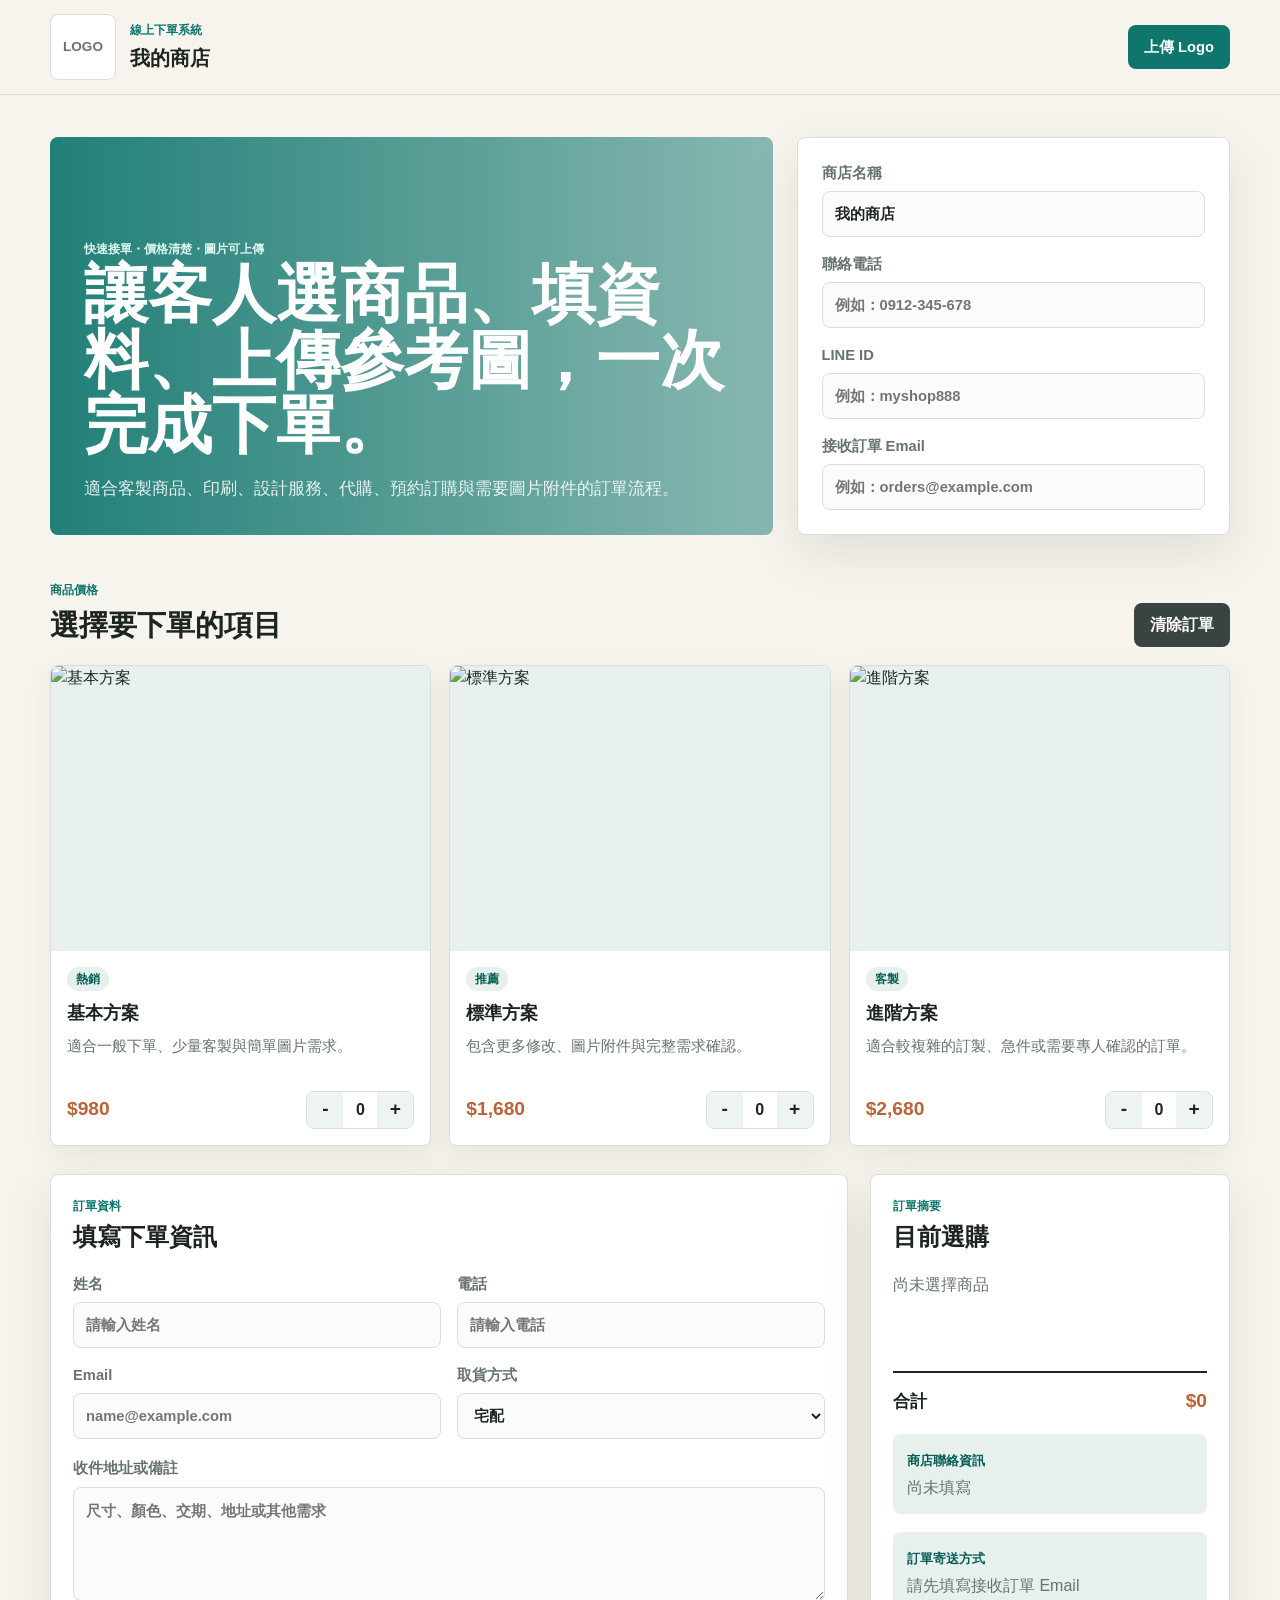
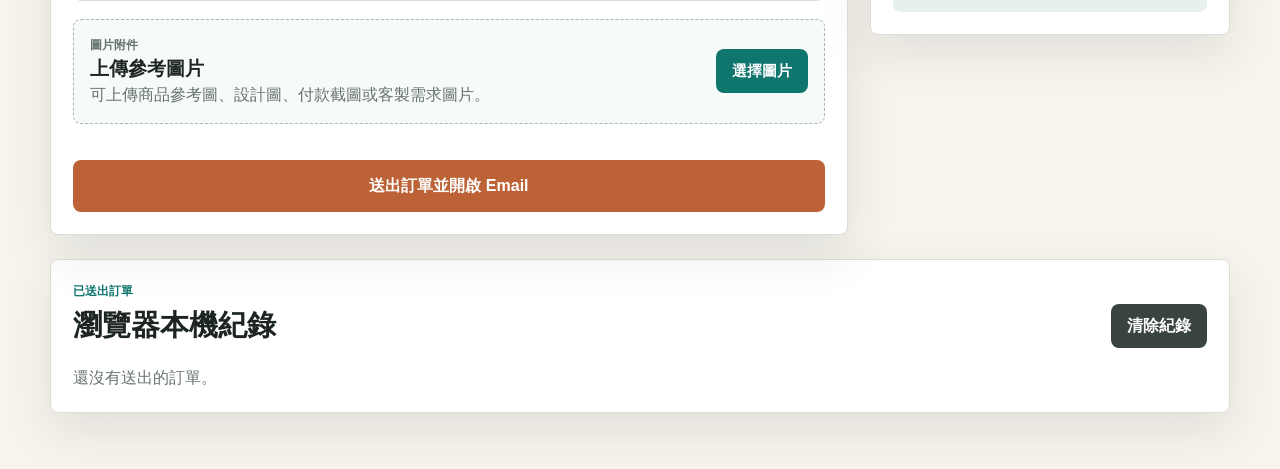
==== index.html @ dbe17a03 "Create order website" ====
<!doctype html>
<html lang="zh-Hant">
  <head>
    <meta charset="utf-8">
    <meta name="viewport" content="width=device-width, initial-scale=1">
    <title>線上下單網站</title>
    <link rel="stylesheet" href="./styles.css">
  </head>
  <body>
    <header class="site-header">
      <div class="brand">
        <div class="logo-frame">
          <img id="siteLogo" alt="網站 Logo 預覽">
          <span id="logoPlaceholder">LOGO</span>
        </div>
        <div>
          <p class="eyebrow">線上下單系統</p>
          <h1 id="shopName">我的商店</h1>
        </div>
      </div>
      <label class="upload-button">
        <input id="logoInput" type="file" accept="image/*">
        上傳 Logo
      </label>
    </header>

    <main>
      <section class="hero">
        <div class="hero-copy">
          <p class="eyebrow">快速接單・價格清楚・圖片可上傳</p>
          <h2>讓客人選商品、填資料、上傳參考圖，一次完成下單。</h2>
          <p>適合客製商品、印刷、設計服務、代購、預約訂購與需要圖片附件的訂單流程。</p>
        </div>
        <form class="shop-settings" id="shopSettings">
          <label>
            商店名稱
            <input id="shopNameInput" type="text" value="我的商店" maxlength="24">
          </label>
          <label>
            聯絡電話
            <input id="phoneInput" type="tel" placeholder="例如：0912-345-678">
          </label>
          <label>
            LINE ID
            <input id="lineInput" type="text" placeholder="例如：myshop888">
          </label>
          <label>
            接收訂單 Email
            <input id="orderEmailInput" type="email" placeholder="例如：orders@example.com">
          </label>
        </form>
      </section>

      <section class="section-heading">
        <div>
          <p class="eyebrow">商品價格</p>
          <h2>選擇要下單的項目</h2>
        </div>
        <button id="resetButton" type="button">清除訂單</button>
      </section>

      <section class="product-grid" id="productGrid" aria-label="商品列表"></section>

      <section class="order-layout">
        <form class="order-form" id="orderForm">
          <div class="form-title">
            <p class="eyebrow">訂單資料</p>
            <h2>填寫下單資訊</h2>
          </div>

          <div class="form-grid">
            <label>
              姓名
              <input name="customerName" type="text" placeholder="請輸入姓名" required>
            </label>
            <label>
              電話
              <input name="customerPhone" type="tel" placeholder="請輸入電話" required>
            </label>
            <label>
              Email
              <input name="customerEmail" type="email" placeholder="name@example.com">
            </label>
            <label>
              取貨方式
              <select name="delivery">
                <option>宅配</option>
                <option>店取</option>
                <option>面交</option>
              </select>
            </label>
          </div>

          <label>
            收件地址或備註
            <textarea name="note" rows="4" placeholder="尺寸、顏色、交期、地址或其他需求"></textarea>
          </label>

          <div class="upload-panel">
            <div>
              <p class="eyebrow">圖片附件</p>
              <h3>上傳參考圖片</h3>
              <p>可上傳商品參考圖、設計圖、付款截圖或客製需求圖片。</p>
            </div>
            <label class="upload-drop">
              <input id="orderImages" type="file" accept="image/*" multiple>
              選擇圖片
            </label>
          </div>
          <div class="image-preview" id="imagePreview"></div>

          <button class="submit-button" type="submit">送出訂單並開啟 Email</button>
        </form>

        <aside class="summary">
          <p class="eyebrow">訂單摘要</p>
          <h2>目前選購</h2>
          <div id="cartItems" class="cart-items"></div>
          <div class="total-row">
            <span>合計</span>
            <strong id="cartTotal">NT$0</strong>
          </div>
          <div class="contact-box">
            <span>商店聯絡資訊</span>
            <p id="contactInfo">尚未填寫</p>
          </div>
          <div class="contact-box">
            <span>訂單寄送方式</span>
            <p id="emailInfo">請先填寫接收訂單 Email</p>
          </div>
        </aside>
      </section>

      <section class="orders">
        <div class="section-heading compact">
          <div>
            <p class="eyebrow">已送出訂單</p>
            <h2>瀏覽器本機紀錄</h2>
          </div>
          <button id="clearHistory" type="button">清除紀錄</button>
        </div>
        <div id="orderHistory" class="history-list"></div>
      </section>
    </main>

    <template id="productTemplate">
      <article class="product-card">
        <img class="product-image" alt="">
        <div class="product-body">
          <span class="product-tag"></span>
          <h3></h3>
          <p></p>
          <div class="product-footer">
            <strong></strong>
            <div class="quantity-control">
              <button class="minus" type="button" aria-label="減少數量">-</button>
              <span>0</span>
              <button class="plus" type="button" aria-label="增加數量">+</button>
            </div>
          </div>
        </div>
      </article>
    </template>

    <script src="./app.js"></script>
  </body>
</html>
---- styles.css ----
:root {
  color-scheme: light;
  --bg: #f7f4ee;
  --surface: #ffffff;
  --ink: #1d2522;
  --muted: #66736f;
  --line: #d9ded8;
  --primary: #0f766e;
  --primary-dark: #075e57;
  --accent: #bd6236;
  --soft: #e7f0ed;
  --shadow: 0 18px 50px rgba(29, 37, 34, 0.1);
}

* {
  box-sizing: border-box;
}

body {
  margin: 0;
  background: var(--bg);
  color: var(--ink);
  font-family: -apple-system, BlinkMacSystemFont, "Segoe UI", "Noto Sans TC", sans-serif;
  line-height: 1.5;
}

button,
input,
select,
textarea {
  font: inherit;
}

button {
  border: 0;
  cursor: pointer;
}

main {
  width: min(1180px, calc(100% - 32px));
  margin: 0 auto 56px;
}

.site-header {
  position: sticky;
  top: 0;
  z-index: 5;
  display: flex;
  align-items: center;
  justify-content: space-between;
  gap: 16px;
  padding: 14px max(16px, calc((100vw - 1180px) / 2));
  background: rgba(247, 244, 238, 0.92);
  border-bottom: 1px solid rgba(217, 222, 216, 0.85);
  backdrop-filter: blur(18px);
}

.brand {
  display: flex;
  align-items: center;
  gap: 14px;
  min-width: 0;
}

.logo-frame {
  position: relative;
  display: grid;
  place-items: center;
  width: 66px;
  height: 66px;
  overflow: hidden;
  flex: 0 0 auto;
  border: 1px solid var(--line);
  border-radius: 8px;
  background: var(--surface);
}

.logo-frame img {
  display: none;
  width: 100%;
  height: 100%;
  object-fit: contain;
  padding: 6px;
}

.logo-frame.has-logo img {
  display: block;
}

.logo-frame.has-logo span {
  display: none;
}

.logo-frame span {
  color: var(--muted);
  font-weight: 800;
  font-size: 0.85rem;
}

.brand h1,
.hero h2,
.section-heading h2,
.form-title h2,
.summary h2,
.orders h2 {
  margin: 0;
  letter-spacing: 0;
}

.brand h1 {
  overflow: hidden;
  max-width: 44vw;
  text-overflow: ellipsis;
  white-space: nowrap;
  font-size: 1.25rem;
}

.eyebrow {
  margin: 0 0 4px;
  color: var(--primary);
  font-size: 0.78rem;
  font-weight: 800;
}

.upload-button,
.upload-drop,
.submit-button,
#resetButton,
#clearHistory {
  display: inline-flex;
  align-items: center;
  justify-content: center;
  min-height: 44px;
  padding: 0 16px;
  border-radius: 8px;
  color: #fff;
  background: var(--primary);
  font-weight: 800;
}

.upload-button input,
.upload-drop input {
  position: absolute;
  width: 1px;
  height: 1px;
  opacity: 0;
  pointer-events: none;
}

.hero {
  display: grid;
  grid-template-columns: minmax(0, 1.25fr) minmax(280px, 0.75fr);
  gap: 24px;
  align-items: stretch;
  padding: 42px 0 28px;
}

.hero-copy {
  display: flex;
  min-height: 320px;
  flex-direction: column;
  justify-content: flex-end;
  padding: 34px;
  border-radius: 8px;
  background:
    linear-gradient(90deg, rgba(15, 118, 110, 0.92), rgba(15, 118, 110, 0.48)),
    url("https://images.unsplash.com/photo-1556742049-0cfed4f6a45d?auto=format&fit=crop&w=1400&q=80") center/cover;
  color: #fff;
}

.hero-copy .eyebrow {
  color: #dff7f1;
}

.hero-copy h2 {
  max-width: 720px;
  font-size: clamp(2rem, 5vw, 4.2rem);
  line-height: 1.02;
}

.hero-copy p:last-child {
  max-width: 680px;
  margin: 18px 0 0;
  color: rgba(255, 255, 255, 0.88);
  font-size: 1.05rem;
}

.shop-settings,
.order-form,
.summary,
.orders {
  border: 1px solid var(--line);
  border-radius: 8px;
  background: var(--surface);
  box-shadow: var(--shadow);
}

.shop-settings {
  display: grid;
  gap: 16px;
  align-content: center;
  padding: 24px;
}

label {
  display: grid;
  gap: 7px;
  color: var(--muted);
  font-size: 0.92rem;
  font-weight: 700;
}

input,
select,
textarea {
  width: 100%;
  border: 1px solid var(--line);
  border-radius: 8px;
  background: #fbfcfa;
  color: var(--ink);
  outline: 0;
}

input,
select {
  height: 46px;
  padding: 0 12px;
}

textarea {
  min-height: 112px;
  padding: 12px;
  resize: vertical;
}

input:focus,
select:focus,
textarea:focus {
  border-color: var(--primary);
  box-shadow: 0 0 0 3px rgba(15, 118, 110, 0.14);
}

.section-heading {
  display: flex;
  align-items: end;
  justify-content: space-between;
  gap: 16px;
  margin: 18px 0;
}

.section-heading h2 {
  font-size: 1.8rem;
}

#resetButton,
#clearHistory {
  background: #39433f;
}

.product-grid {
  display: grid;
  grid-template-columns: repeat(3, minmax(0, 1fr));
  gap: 18px;
}

.product-card {
  overflow: hidden;
  border: 1px solid var(--line);
  border-radius: 8px;
  background: var(--surface);
  box-shadow: 0 10px 28px rgba(29, 37, 34, 0.07);
}

.product-image {
  display: block;
  width: 100%;
  aspect-ratio: 4 / 3;
  object-fit: cover;
  background: var(--soft);
}

.product-body {
  display: grid;
  gap: 8px;
  padding: 16px;
}

.product-tag {
  width: fit-content;
  border-radius: 999px;
  padding: 3px 9px;
  background: var(--soft);
  color: var(--primary-dark);
  font-size: 0.76rem;
  font-weight: 800;
}

.product-body h3 {
  margin: 0;
  font-size: 1.15rem;
}

.product-body p {
  min-height: 48px;
  margin: 0;
  color: var(--muted);
  font-size: 0.94rem;
}

.product-footer,
.total-row {
  display: flex;
  align-items: center;
  justify-content: space-between;
  gap: 12px;
}

.product-footer strong,
.total-row strong {
  color: var(--accent);
  font-size: 1.2rem;
}

.quantity-control {
  display: grid;
  grid-template-columns: 36px 34px 36px;
  align-items: center;
  overflow: hidden;
  border: 1px solid var(--line);
  border-radius: 8px;
}

.quantity-control button {
  width: 36px;
  height: 36px;
  background: #eef4f1;
  color: var(--ink);
  font-size: 1.2rem;
  font-weight: 900;
}

.quantity-control span {
  text-align: center;
  font-weight: 900;
}

.order-layout {
  display: grid;
  grid-template-columns: minmax(0, 1fr) 360px;
  gap: 22px;
  align-items: start;
  margin-top: 28px;
}

.order-form,
.summary,
.orders {
  padding: 22px;
}

.order-form {
  display: grid;
  gap: 18px;
}

.form-grid {
  display: grid;
  grid-template-columns: repeat(2, minmax(0, 1fr));
  gap: 16px;
}

.upload-panel {
  display: flex;
  align-items: center;
  justify-content: space-between;
  gap: 16px;
  padding: 16px;
  border: 1px dashed #a9b8b3;
  border-radius: 8px;
  background: #f6faf8;
}

.upload-panel h3,
.upload-panel p {
  margin: 0;
}

.upload-panel p {
  color: var(--muted);
}

.image-preview {
  display: grid;
  grid-template-columns: repeat(4, minmax(0, 1fr));
  gap: 10px;
}

.image-preview img {
  width: 100%;
  aspect-ratio: 1;
  border: 1px solid var(--line);
  border-radius: 8px;
  object-fit: cover;
}

.submit-button {
  width: 100%;
  min-height: 52px;
  background: var(--accent);
}

.summary {
  position: sticky;
  top: 104px;
}

.cart-items {
  display: grid;
  gap: 10px;
  min-height: 80px;
  margin: 18px 0;
}

.cart-item {
  display: grid;
  grid-template-columns: 1fr auto;
  gap: 6px 12px;
  padding-bottom: 10px;
  border-bottom: 1px solid var(--line);
}

.cart-item span {
  color: var(--muted);
  font-size: 0.9rem;
}

.empty {
  margin: 0;
  color: var(--muted);
}

.total-row {
  padding-top: 14px;
  border-top: 2px solid var(--ink);
  font-size: 1.05rem;
  font-weight: 900;
}

.contact-box {
  margin-top: 18px;
  padding: 14px;
  border-radius: 8px;
  background: var(--soft);
}

.contact-box span {
  color: var(--primary-dark);
  font-size: 0.82rem;
  font-weight: 900;
}

.contact-box p {
  margin: 4px 0 0;
  color: var(--muted);
  word-break: break-word;
}

.orders {
  margin-top: 24px;
}

.compact {
  margin-top: 0;
}

.history-list {
  display: grid;
  gap: 12px;
}

.history-card {
  display: grid;
  gap: 8px;
  padding: 14px;
  border: 1px solid var(--line);
  border-radius: 8px;
  background: #fbfcfa;
}

.history-card strong {
  color: var(--accent);
}

.history-card p {
  margin: 0;
  color: var(--muted);
}

@media (max-width: 900px) {
  .hero,
  .order-layout {
    grid-template-columns: 1fr;
  }

  .summary {
    position: static;
  }

  .product-grid {
    grid-template-columns: repeat(2, minmax(0, 1fr));
  }
}

@media (max-width: 620px) {
  main {
    width: min(100% - 24px, 1180px);
    margin-bottom: 32px;
  }

  .site-header {
    align-items: flex-start;
    flex-direction: column;
  }

  .brand h1 {
    max-width: calc(100vw - 120px);
  }

  .upload-button {
    width: 100%;
  }

  .hero {
    padding-top: 24px;
  }

  .hero-copy {
    min-height: 360px;
    padding: 22px;
  }

  .hero-copy h2 {
    font-size: 2.3rem;
  }

  .section-heading {
    align-items: stretch;
    flex-direction: column;
  }

  .product-grid,
  .form-grid,
  .image-preview {
    grid-template-columns: 1fr;
  }

  .upload-panel {
    align-items: stretch;
    flex-direction: column;
  }
}
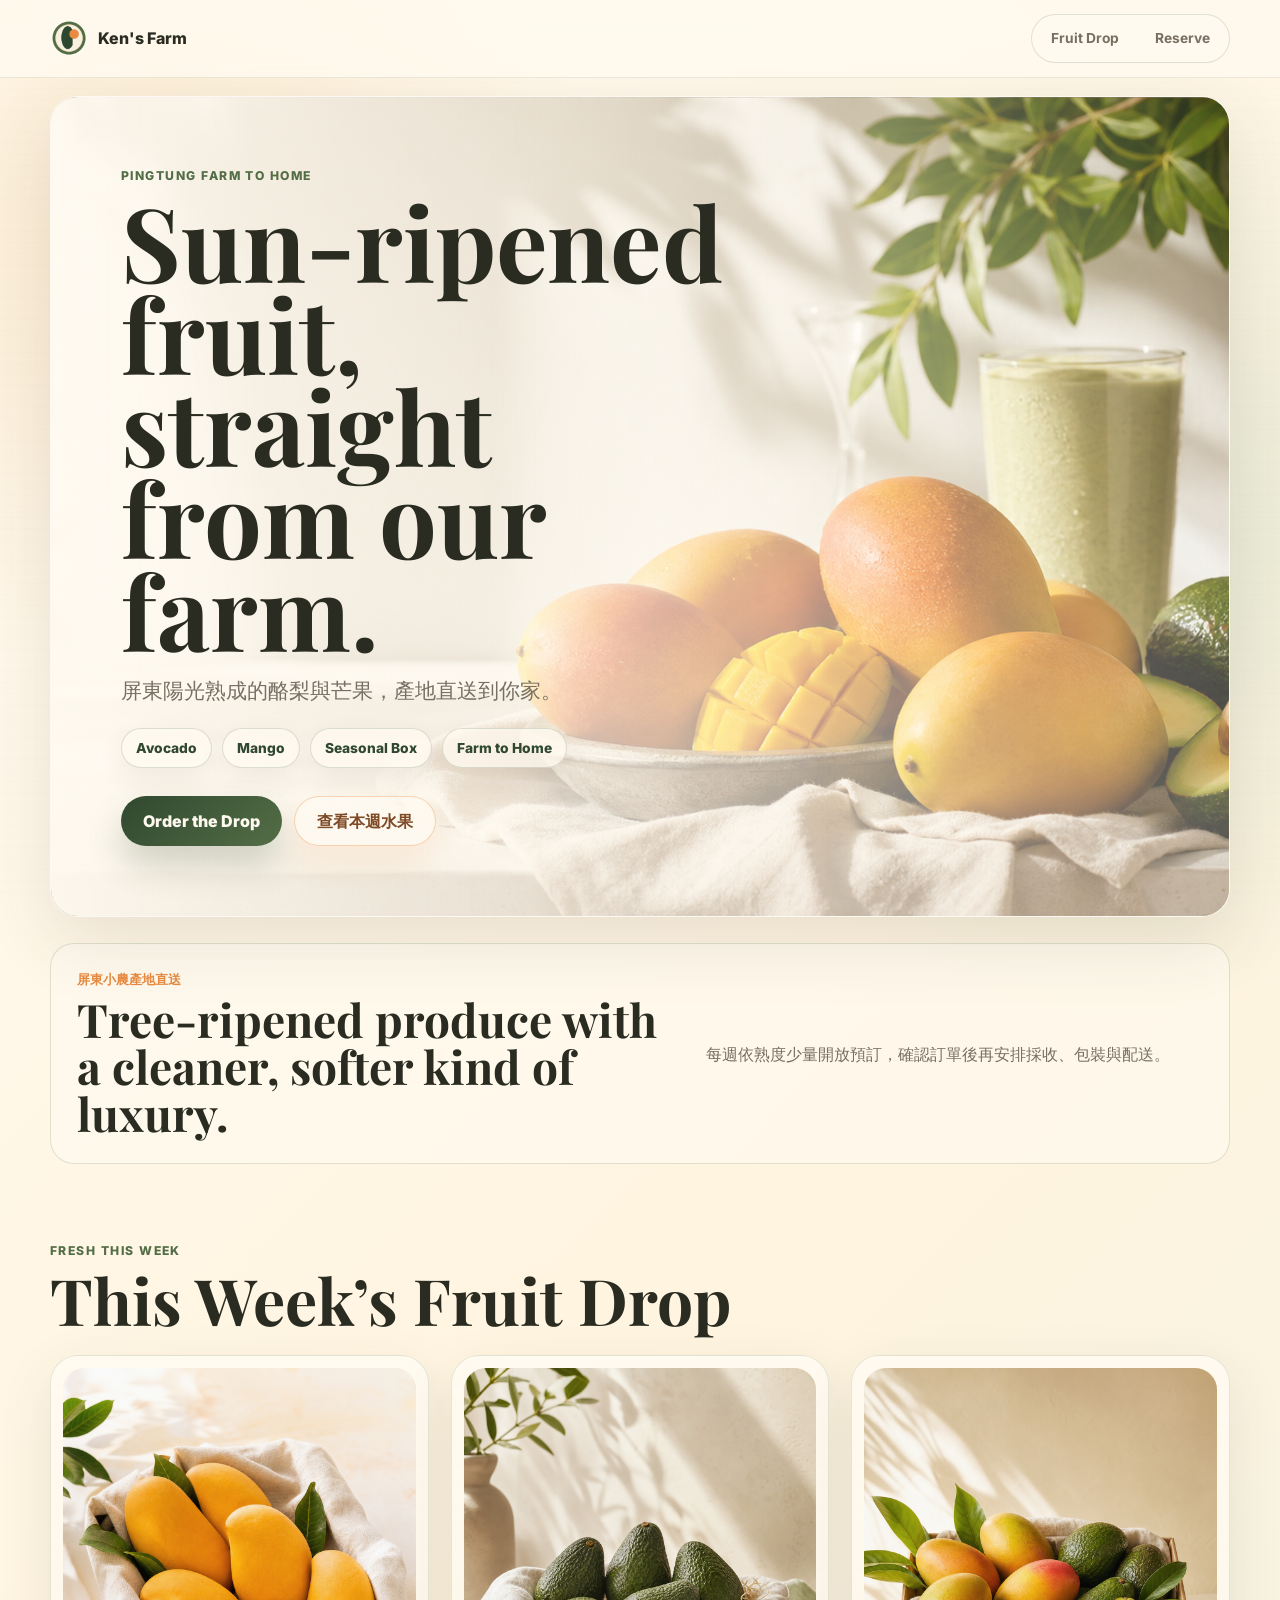
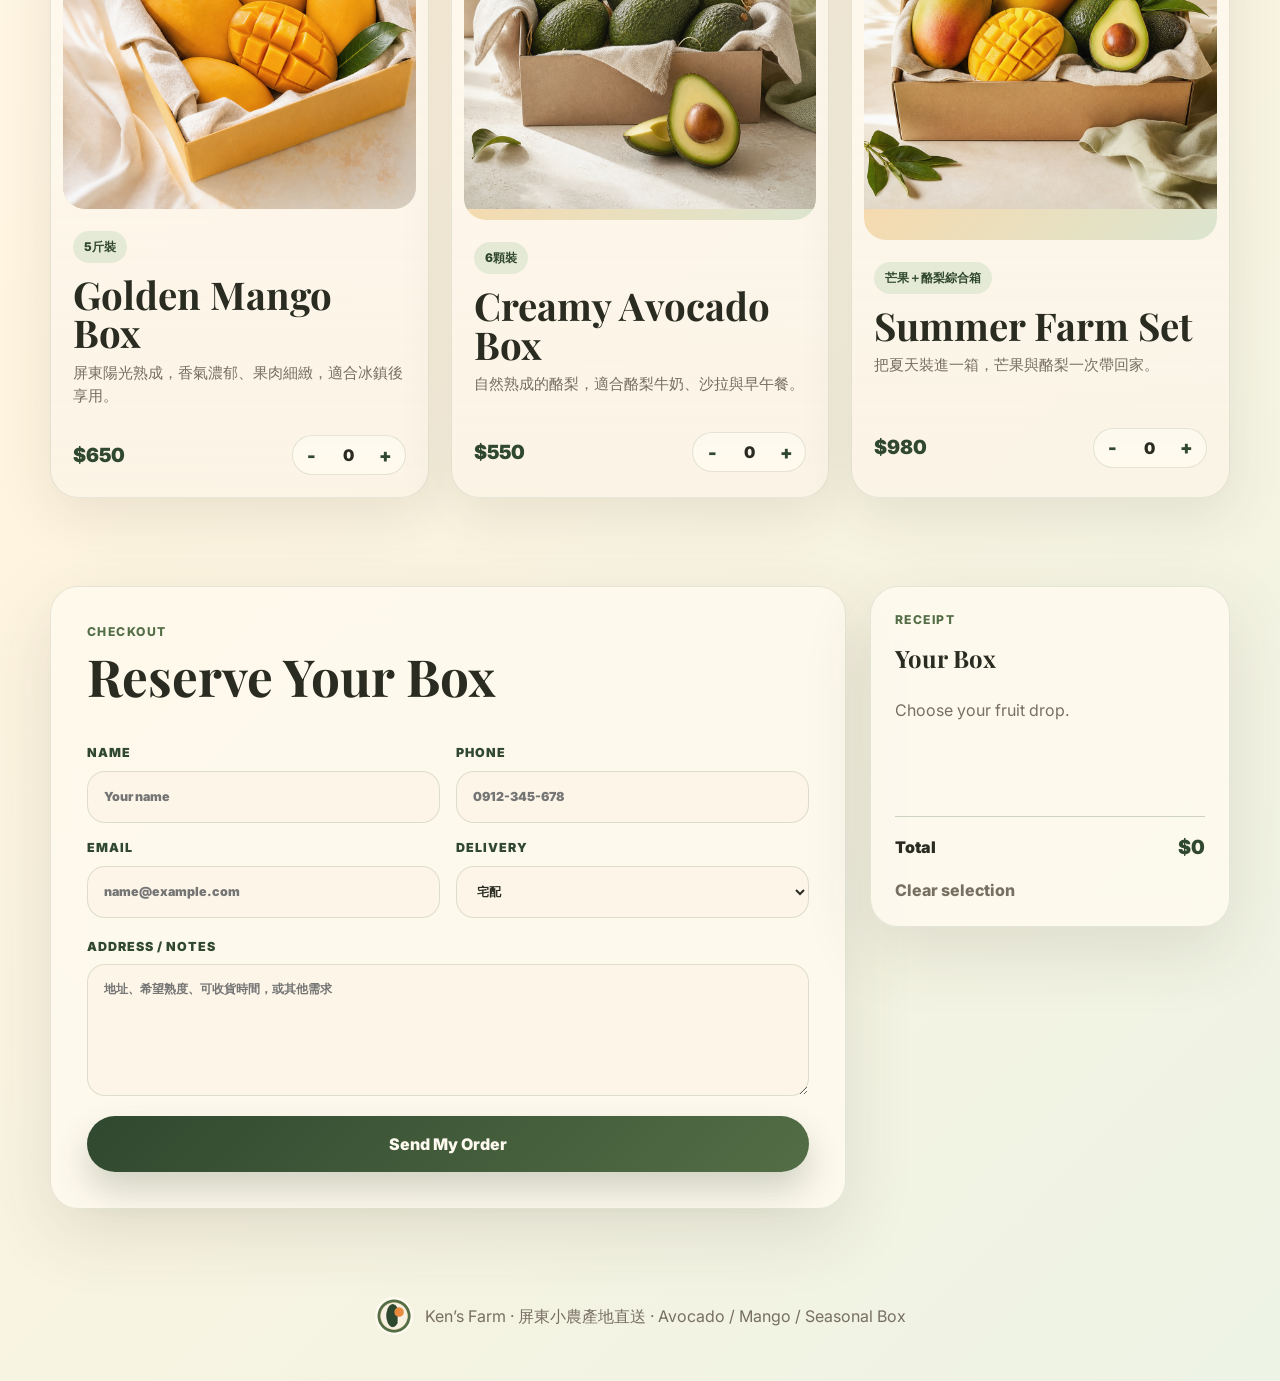
==== commit f0614eae: "Restyle Ken's Farm wellness market site" ====
--- a/index.html
+++ b/index.html
@@ -3,153 +3,135 @@
   <head>
     <meta charset="utf-8">
     <meta name="viewport" content="width=device-width, initial-scale=1">
-    <title>線上下單網站</title>
+    <title>Ken's Farm | 屏東小農產地直送</title>
+    <meta name="description" content="Ken's Farm 屏東小農產地直送，販售酪梨、芒果與季節水果箱。">
+    <link rel="preconnect" href="https://fonts.googleapis.com">
+    <link rel="preconnect" href="https://fonts.gstatic.com" crossorigin>
+    <link href="https://fonts.googleapis.com/css2?family=Inter:wght@400;500;600;700;800&family=Playfair+Display:wght@600;700&display=swap" rel="stylesheet">
     <link rel="stylesheet" href="./styles.css">
   </head>
   <body>
     <header class="site-header">
-      <div class="brand">
-        <div class="logo-frame">
-          <img id="siteLogo" alt="網站 Logo 預覽">
-          <span id="logoPlaceholder">LOGO</span>
-        </div>
-        <div>
-          <p class="eyebrow">線上下單系統</p>
-          <h1 id="shopName">我的商店</h1>
-        </div>
-      </div>
-      <label class="upload-button">
-        <input id="logoInput" type="file" accept="image/*">
-        上傳 Logo
-      </label>
+      <a class="brand" href="#top" aria-label="Ken's Farm home">
+        <img src="images/logo.png" alt="Ken's Farm logo">
+        <span>Ken's Farm</span>
+      </a>
+      <nav aria-label="主要導覽">
+        <a href="#fruit-drop">Fruit Drop</a>
+        <a href="#reserve">Reserve</a>
+      </nav>
     </header>
 
-    <main>
+    <main id="top">
       <section class="hero">
-        <div class="hero-copy">
-          <p class="eyebrow">快速接單・價格清楚・圖片可上傳</p>
-          <h2>讓客人選商品、填資料、上傳參考圖，一次完成下單。</h2>
-          <p>適合客製商品、印刷、設計服務、代購、預約訂購與需要圖片附件的訂單流程。</p>
+        <div class="hero-media" aria-hidden="true"></div>
+        <div class="hero-content">
+          <p class="kicker">Pingtung Farm to Home</p>
+          <h1>Sun-ripened fruit, straight from our farm.</h1>
+          <p class="hero-subtitle">屏東陽光熟成的酪梨與芒果，產地直送到你家。</p>
+          <div class="chips" aria-label="水果分類">
+            <span>Avocado</span>
+            <span>Mango</span>
+            <span>Seasonal Box</span>
+            <span>Farm to Home</span>
+          </div>
+          <div class="hero-actions">
+            <a class="button primary" href="#reserve">Order the Drop</a>
+            <a class="button secondary" href="#fruit-drop">查看本週水果</a>
+          </div>
         </div>
-        <form class="shop-settings" id="shopSettings">
-          <label>
-            商店名稱
-            <input id="shopNameInput" type="text" value="我的商店" maxlength="24">
-          </label>
-          <label>
-            聯絡電話
-            <input id="phoneInput" type="tel" placeholder="例如：0912-345-678">
-          </label>
-          <label>
-            LINE ID
-            <input id="lineInput" type="text" placeholder="例如：myshop888">
-          </label>
-          <label>
-            接收訂單 Email
-            <input id="orderEmailInput" type="email" placeholder="例如：orders@example.com">
-          </label>
-        </form>
       </section>
 
-      <section class="section-heading">
+      <section class="intro-strip" aria-label="品牌特色">
         <div>
-          <p class="eyebrow">商品價格</p>
-          <h2>選擇要下單的項目</h2>
+          <span>屏東小農產地直送</span>
+          <strong>Tree-ripened produce with a cleaner, softer kind of luxury.</strong>
         </div>
-        <button id="resetButton" type="button">清除訂單</button>
+        <p>每週依熟度少量開放預訂，確認訂單後再安排採收、包裝與配送。</p>
       </section>
 
-      <section class="product-grid" id="productGrid" aria-label="商品列表"></section>
+      <section class="section-heading" id="fruit-drop">
+        <p class="kicker">Fresh this week</p>
+        <h2>This Week’s Fruit Drop</h2>
+      </section>
 
-      <section class="order-layout">
-        <form class="order-form" id="orderForm">
-          <div class="form-title">
-            <p class="eyebrow">訂單資料</p>
-            <h2>填寫下單資訊</h2>
+      <section class="product-grid" id="productGrid" aria-label="本週商品"></section>
+
+      <section class="reserve-layout" id="reserve">
+        <form class="checkout" id="orderForm" method="POST">
+          <div class="section-heading compact">
+            <p class="kicker">Checkout</p>
+            <h2>Reserve Your Box</h2>
           </div>
+
+          <input type="hidden" name="order_items" id="orderItemsInput">
+          <input type="hidden" name="order_total" id="orderTotalInput">
+          <input type="hidden" name="order_summary" id="orderSummaryInput">
+          <input type="text" name="_gotcha" class="honeypot" tabindex="-1" autocomplete="off">
 
           <div class="form-grid">
             <label>
-              姓名
-              <input name="customerName" type="text" placeholder="請輸入姓名" required>
+              Name
+              <input name="name" type="text" placeholder="Your name" required>
             </label>
             <label>
-              電話
-              <input name="customerPhone" type="tel" placeholder="請輸入電話" required>
+              Phone
+              <input name="phone" type="tel" placeholder="0912-345-678" required>
             </label>
             <label>
               Email
-              <input name="customerEmail" type="email" placeholder="name@example.com">
+              <input name="email" type="email" placeholder="name@example.com" required>
             </label>
             <label>
-              取貨方式
+              Delivery
               <select name="delivery">
                 <option>宅配</option>
-                <option>店取</option>
-                <option>面交</option>
+                <option>屏東面交</option>
+                <option>其他方式再聯絡</option>
               </select>
             </label>
           </div>
 
           <label>
-            收件地址或備註
-            <textarea name="note" rows="4" placeholder="尺寸、顏色、交期、地址或其他需求"></textarea>
+            Address / Notes
+            <textarea name="message" rows="5" placeholder="地址、希望熟度、可收貨時間，或其他需求"></textarea>
           </label>
 
-          <div class="upload-panel">
-            <div>
-              <p class="eyebrow">圖片附件</p>
-              <h3>上傳參考圖片</h3>
-              <p>可上傳商品參考圖、設計圖、付款截圖或客製需求圖片。</p>
-            </div>
-            <label class="upload-drop">
-              <input id="orderImages" type="file" accept="image/*" multiple>
-              選擇圖片
-            </label>
-          </div>
-          <div class="image-preview" id="imagePreview"></div>
-
-          <button class="submit-button" type="submit">送出訂單並開啟 Email</button>
+          <div class="form-message" id="formMessage" role="status" aria-live="polite"></div>
+          <button class="button submit" type="submit">Send My Order</button>
         </form>
 
-        <aside class="summary">
-          <p class="eyebrow">訂單摘要</p>
-          <h2>目前選購</h2>
+        <aside class="receipt-card" aria-label="訂單摘要">
+          <div>
+            <p class="kicker">Receipt</p>
+            <h2>Your Box</h2>
+          </div>
           <div id="cartItems" class="cart-items"></div>
           <div class="total-row">
-            <span>合計</span>
+            <span>Total</span>
             <strong id="cartTotal">NT$0</strong>
           </div>
-          <div class="contact-box">
-            <span>商店聯絡資訊</span>
-            <p id="contactInfo">尚未填寫</p>
-          </div>
-          <div class="contact-box">
-            <span>訂單寄送方式</span>
-            <p id="emailInfo">請先填寫接收訂單 Email</p>
-          </div>
+          <button class="text-button" id="resetButton" type="button">Clear selection</button>
         </aside>
-      </section>
-
-      <section class="orders">
-        <div class="section-heading compact">
-          <div>
-            <p class="eyebrow">已送出訂單</p>
-            <h2>瀏覽器本機紀錄</h2>
-          </div>
-          <button id="clearHistory" type="button">清除紀錄</button>
-        </div>
-        <div id="orderHistory" class="history-list"></div>
       </section>
     </main>
 
+    <footer class="site-footer">
+      <img src="images/logo.png" alt="" aria-hidden="true">
+      <p>Ken’s Farm · 屏東小農產地直送 · Avocado / Mango / Seasonal Box</p>
+    </footer>
+
     <template id="productTemplate">
       <article class="product-card">
-        <img class="product-image" alt="">
+        <div class="product-image-wrap">
+          <img class="product-image" alt="">
+        </div>
         <div class="product-body">
-          <span class="product-tag"></span>
-          <h3></h3>
-          <p></p>
+          <div>
+            <span class="product-unit"></span>
+            <h3></h3>
+            <p></p>
+          </div>
           <div class="product-footer">
             <strong></strong>
             <div class="quantity-control">
--- a/styles.css
+++ b/styles.css
@@ -1,27 +1,49 @@
 :root {
-  color-scheme: light;
-  --bg: #f7f4ee;
-  --surface: #ffffff;
-  --ink: #1d2522;
-  --muted: #66736f;
-  --line: #d9ded8;
-  --primary: #0f766e;
-  --primary-dark: #075e57;
-  --accent: #bd6236;
-  --soft: #e7f0ed;
-  --shadow: 0 18px 50px rgba(29, 37, 34, 0.1);
+  --ivory: #fffaf0;
+  --cream: #f7eddc;
+  --cream-2: #fbf3e7;
+  --ink: #2a2c22;
+  --muted: #776f62;
+  --avocado: #536e46;
+  --avocado-dark: #30482f;
+  --avocado-soft: #dce5cf;
+  --mango: #e88b41;
+  --mango-soft: #f7d9ac;
+  --line: rgba(83, 110, 70, 0.18);
+  --surface: rgba(255, 250, 240, 0.82);
+  --shadow: 0 24px 70px rgba(62, 54, 38, 0.12);
+  --serif: "Playfair Display", Georgia, serif;
+  --sans: "Inter", -apple-system, BlinkMacSystemFont, "Noto Sans TC", sans-serif;
 }
 
 * {
   box-sizing: border-box;
 }
 
+html {
+  scroll-behavior: smooth;
+}
+
 body {
   margin: 0;
-  background: var(--bg);
+  background:
+    radial-gradient(circle at 12% 8%, rgba(247, 217, 172, 0.45), transparent 28rem),
+    radial-gradient(circle at 88% 18%, rgba(220, 229, 207, 0.72), transparent 30rem),
+    linear-gradient(135deg, var(--ivory), #fff4df 48%, #edf3e5);
   color: var(--ink);
-  font-family: -apple-system, BlinkMacSystemFont, "Segoe UI", "Noto Sans TC", sans-serif;
+  font-family: var(--sans);
   line-height: 1.5;
+}
+
+body::before {
+  position: fixed;
+  inset: 0;
+  z-index: -1;
+  pointer-events: none;
+  content: "";
+  background-image: linear-gradient(rgba(83, 110, 70, 0.035) 1px, transparent 1px);
+  background-size: 100% 11px;
+  opacity: 0.35;
 }
 
 button,
@@ -36,275 +58,291 @@
   cursor: pointer;
 }
 
+a {
+  color: inherit;
+  text-decoration: none;
+}
+
 main {
   width: min(1180px, calc(100% - 32px));
-  margin: 0 auto 56px;
+  margin: 0 auto;
 }
 
 .site-header {
   position: sticky;
   top: 0;
-  z-index: 5;
+  z-index: 10;
   display: flex;
   align-items: center;
   justify-content: space-between;
-  gap: 16px;
+  gap: 18px;
   padding: 14px max(16px, calc((100vw - 1180px) / 2));
-  background: rgba(247, 244, 238, 0.92);
-  border-bottom: 1px solid rgba(217, 222, 216, 0.85);
+  background: rgba(255, 250, 240, 0.76);
+  border-bottom: 1px solid rgba(83, 110, 70, 0.12);
   backdrop-filter: blur(18px);
 }
 
 .brand {
+  display: inline-flex;
+  align-items: center;
+  gap: 10px;
+  font-weight: 800;
+}
+
+.brand img,
+.site-footer img {
+  width: 38px;
+  height: 38px;
+  border-radius: 999px;
+}
+
+nav {
   display: flex;
-  align-items: center;
-  gap: 14px;
-  min-width: 0;
-}
-
-.logo-frame {
+  gap: 8px;
+  padding: 5px;
+  border: 1px solid var(--line);
+  border-radius: 999px;
+  background: rgba(255, 250, 240, 0.7);
+}
+
+nav a {
+  border-radius: 999px;
+  padding: 8px 14px;
+  color: var(--muted);
+  font-size: 0.86rem;
+  font-weight: 700;
+}
+
+nav a:hover {
+  background: #fff;
+  color: var(--avocado-dark);
+}
+
+.hero {
   position: relative;
   display: grid;
-  place-items: center;
-  width: 66px;
-  height: 66px;
+  min-height: min(760px, calc(100vh - 84px));
+  align-items: end;
   overflow: hidden;
-  flex: 0 0 auto;
-  border: 1px solid var(--line);
-  border-radius: 8px;
-  background: var(--surface);
-}
-
-.logo-frame img {
-  display: none;
-  width: 100%;
-  height: 100%;
-  object-fit: contain;
-  padding: 6px;
-}
-
-.logo-frame.has-logo img {
-  display: block;
-}
-
-.logo-frame.has-logo span {
-  display: none;
-}
-
-.logo-frame span {
-  color: var(--muted);
+  margin-top: 18px;
+  border: 1px solid rgba(255, 255, 255, 0.7);
+  border-radius: 28px;
+  background: var(--cream);
+  box-shadow: var(--shadow);
+}
+
+.hero-media {
+  position: absolute;
+  inset: 0;
+  background:
+    linear-gradient(90deg, rgba(255, 250, 240, 0.96), rgba(255, 250, 240, 0.65) 42%, rgba(255, 250, 240, 0.08)),
+    linear-gradient(180deg, rgba(255, 250, 240, 0), rgba(255, 250, 240, 0.32)),
+    url("images/hero.png") center/cover;
+}
+
+.hero-content {
+  position: relative;
+  max-width: 760px;
+  padding: clamp(26px, 6vw, 70px);
+}
+
+.kicker {
+  margin: 0 0 10px;
+  color: var(--avocado);
+  font-size: 0.76rem;
   font-weight: 800;
-  font-size: 0.85rem;
-}
-
-.brand h1,
-.hero h2,
-.section-heading h2,
-.form-title h2,
-.summary h2,
-.orders h2 {
-  margin: 0;
+  letter-spacing: 0.12em;
+  text-transform: uppercase;
+}
+
+h1,
+h2,
+h3,
+p {
+  margin-top: 0;
+}
+
+h1,
+h2 {
+  font-family: var(--serif);
   letter-spacing: 0;
 }
 
-.brand h1 {
-  overflow: hidden;
-  max-width: 44vw;
-  text-overflow: ellipsis;
-  white-space: nowrap;
-  font-size: 1.25rem;
-}
-
-.eyebrow {
-  margin: 0 0 4px;
-  color: var(--primary);
-  font-size: 0.78rem;
+h1 {
+  max-width: 680px;
+  margin-bottom: 18px;
+  font-size: clamp(3.15rem, 8vw, 7.2rem);
+  line-height: 0.9;
+}
+
+.hero-subtitle {
+  max-width: 560px;
+  margin-bottom: 22px;
+  color: var(--muted);
+  font-size: clamp(1.05rem, 2.4vw, 1.34rem);
+}
+
+.chips {
+  display: flex;
+  flex-wrap: wrap;
+  gap: 10px;
+  margin-bottom: 28px;
+}
+
+.chips span {
+  border: 1px solid rgba(83, 110, 70, 0.2);
+  border-radius: 999px;
+  padding: 9px 14px;
+  background: rgba(255, 250, 240, 0.72);
+  color: var(--avocado-dark);
+  font-size: 0.86rem;
   font-weight: 800;
-}
-
-.upload-button,
-.upload-drop,
-.submit-button,
-#resetButton,
-#clearHistory {
+  box-shadow: 0 10px 26px rgba(62, 54, 38, 0.08);
+}
+
+.hero-actions {
+  display: flex;
+  flex-wrap: wrap;
+  gap: 12px;
+}
+
+.button {
   display: inline-flex;
   align-items: center;
   justify-content: center;
-  min-height: 44px;
-  padding: 0 16px;
-  border-radius: 8px;
-  color: #fff;
-  background: var(--primary);
-  font-weight: 800;
-}
-
-.upload-button input,
-.upload-drop input {
-  position: absolute;
-  width: 1px;
-  height: 1px;
-  opacity: 0;
-  pointer-events: none;
-}
-
-.hero {
-  display: grid;
-  grid-template-columns: minmax(0, 1.25fr) minmax(280px, 0.75fr);
-  gap: 24px;
-  align-items: stretch;
-  padding: 42px 0 28px;
-}
-
-.hero-copy {
-  display: flex;
-  min-height: 320px;
-  flex-direction: column;
-  justify-content: flex-end;
-  padding: 34px;
-  border-radius: 8px;
+  min-height: 50px;
+  border-radius: 999px;
+  padding: 0 22px;
+  font-weight: 850;
+  transition: transform 180ms ease, box-shadow 180ms ease, background 180ms ease;
+}
+
+.button:hover {
+  transform: translateY(-1px);
+}
+
+.button.primary,
+.button.submit {
+  color: #fffaf0;
+  background: linear-gradient(135deg, var(--avocado-dark), var(--avocado));
+  box-shadow: 0 18px 34px rgba(48, 72, 47, 0.22);
+}
+
+.button.secondary {
+  border: 1px solid rgba(232, 139, 65, 0.36);
+  color: #7e4a25;
+  background: rgba(255, 250, 240, 0.74);
+  box-shadow: 0 16px 30px rgba(232, 139, 65, 0.13);
+}
+
+.intro-strip {
+  display: grid;
+  grid-template-columns: minmax(0, 1.1fr) minmax(260px, 0.9fr);
+  gap: 22px;
+  align-items: center;
+  margin: 26px 0 78px;
+  padding: 26px;
+  border: 1px solid var(--line);
+  border-radius: 24px;
+  background: rgba(255, 250, 240, 0.62);
+}
+
+.intro-strip span {
+  display: block;
+  margin-bottom: 6px;
+  color: var(--mango);
+  font-size: 0.82rem;
+  font-weight: 900;
+}
+
+.intro-strip strong {
+  display: block;
+  max-width: 720px;
+  font-family: var(--serif);
+  font-size: clamp(1.8rem, 3.6vw, 3.2rem);
+  line-height: 1.02;
+}
+
+.intro-strip p {
+  margin: 0;
+  color: var(--muted);
+  font-size: 1rem;
+}
+
+.section-heading {
+  margin: 0 0 24px;
+}
+
+.section-heading h2 {
+  margin: 0;
+  font-size: clamp(2.2rem, 5vw, 4.7rem);
+  line-height: 0.95;
+}
+
+.compact h2 {
+  font-size: clamp(2rem, 4vw, 3.4rem);
+}
+
+.product-grid {
+  display: grid;
+  grid-template-columns: repeat(3, minmax(0, 1fr));
+  gap: 22px;
+}
+
+.product-card {
+  display: grid;
+  overflow: hidden;
+  min-height: 100%;
+  border: 1px solid rgba(83, 110, 70, 0.14);
+  border-radius: 28px;
   background:
-    linear-gradient(90deg, rgba(15, 118, 110, 0.92), rgba(15, 118, 110, 0.48)),
-    url("https://images.unsplash.com/photo-1556742049-0cfed4f6a45d?auto=format&fit=crop&w=1400&q=80") center/cover;
-  color: #fff;
-}
-
-.hero-copy .eyebrow {
-  color: #dff7f1;
-}
-
-.hero-copy h2 {
-  max-width: 720px;
-  font-size: clamp(2rem, 5vw, 4.2rem);
-  line-height: 1.02;
-}
-
-.hero-copy p:last-child {
-  max-width: 680px;
-  margin: 18px 0 0;
-  color: rgba(255, 255, 255, 0.88);
-  font-size: 1.05rem;
-}
-
-.shop-settings,
-.order-form,
-.summary,
-.orders {
-  border: 1px solid var(--line);
-  border-radius: 8px;
-  background: var(--surface);
-  box-shadow: var(--shadow);
-}
-
-.shop-settings {
-  display: grid;
-  gap: 16px;
-  align-content: center;
-  padding: 24px;
-}
-
-label {
-  display: grid;
-  gap: 7px;
-  color: var(--muted);
-  font-size: 0.92rem;
-  font-weight: 700;
-}
-
-input,
-select,
-textarea {
-  width: 100%;
-  border: 1px solid var(--line);
-  border-radius: 8px;
-  background: #fbfcfa;
-  color: var(--ink);
-  outline: 0;
-}
-
-input,
-select {
-  height: 46px;
-  padding: 0 12px;
-}
-
-textarea {
-  min-height: 112px;
-  padding: 12px;
-  resize: vertical;
-}
-
-input:focus,
-select:focus,
-textarea:focus {
-  border-color: var(--primary);
-  box-shadow: 0 0 0 3px rgba(15, 118, 110, 0.14);
-}
-
-.section-heading {
-  display: flex;
-  align-items: end;
-  justify-content: space-between;
-  gap: 16px;
-  margin: 18px 0;
-}
-
-.section-heading h2 {
-  font-size: 1.8rem;
-}
-
-#resetButton,
-#clearHistory {
-  background: #39433f;
-}
-
-.product-grid {
-  display: grid;
-  grid-template-columns: repeat(3, minmax(0, 1fr));
-  gap: 18px;
-}
-
-.product-card {
+    linear-gradient(180deg, rgba(255, 250, 240, 0.92), rgba(251, 243, 231, 0.78));
+  box-shadow: 0 18px 54px rgba(62, 54, 38, 0.1);
+}
+
+.product-image-wrap {
+  margin: 12px;
   overflow: hidden;
-  border: 1px solid var(--line);
-  border-radius: 8px;
-  background: var(--surface);
-  box-shadow: 0 10px 28px rgba(29, 37, 34, 0.07);
+  border-radius: 22px;
+  background: linear-gradient(135deg, var(--cream), var(--mango-soft), var(--avocado-soft));
 }
 
 .product-image {
   display: block;
   width: 100%;
-  aspect-ratio: 4 / 3;
+  aspect-ratio: 4 / 5;
   object-fit: cover;
-  background: var(--soft);
+  filter: saturate(0.96) contrast(0.98);
 }
 
 .product-body {
   display: grid;
-  gap: 8px;
-  padding: 16px;
-}
-
-.product-tag {
-  width: fit-content;
+  gap: 28px;
+  padding: 10px 22px 22px;
+}
+
+.product-unit {
+  display: inline-flex;
+  margin-bottom: 12px;
   border-radius: 999px;
-  padding: 3px 9px;
-  background: var(--soft);
-  color: var(--primary-dark);
-  font-size: 0.76rem;
-  font-weight: 800;
+  padding: 7px 11px;
+  background: rgba(220, 229, 207, 0.72);
+  color: var(--avocado-dark);
+  font-size: 0.75rem;
+  font-weight: 850;
 }
 
 .product-body h3 {
-  margin: 0;
-  font-size: 1.15rem;
+  margin-bottom: 10px;
+  font-family: var(--serif);
+  font-size: clamp(1.8rem, 3vw, 2.4rem);
+  line-height: 1;
 }
 
 .product-body p {
-  min-height: 48px;
-  margin: 0;
-  color: var(--muted);
-  font-size: 0.94rem;
+  margin-bottom: 0;
+  color: var(--muted);
+  font-size: 0.95rem;
 }
 
 .product-footer,
@@ -312,30 +350,32 @@
   display: flex;
   align-items: center;
   justify-content: space-between;
-  gap: 12px;
+  gap: 14px;
 }
 
 .product-footer strong,
 .total-row strong {
-  color: var(--accent);
-  font-size: 1.2rem;
+  color: var(--avocado-dark);
+  font-size: 1.22rem;
+  font-weight: 900;
 }
 
 .quantity-control {
   display: grid;
-  grid-template-columns: 36px 34px 36px;
+  grid-template-columns: 38px 36px 38px;
   align-items: center;
   overflow: hidden;
-  border: 1px solid var(--line);
-  border-radius: 8px;
+  border: 1px solid rgba(83, 110, 70, 0.16);
+  border-radius: 999px;
+  background: rgba(255, 250, 240, 0.8);
 }
 
 .quantity-control button {
-  width: 36px;
-  height: 36px;
-  background: #eef4f1;
-  color: var(--ink);
-  font-size: 1.2rem;
+  width: 38px;
+  height: 38px;
+  background: transparent;
+  color: var(--avocado-dark);
+  font-size: 1.15rem;
   font-weight: 900;
 }
 
@@ -344,23 +384,27 @@
   font-weight: 900;
 }
 
-.order-layout {
+.reserve-layout {
   display: grid;
   grid-template-columns: minmax(0, 1fr) 360px;
-  gap: 22px;
+  gap: 24px;
   align-items: start;
-  margin-top: 28px;
-}
-
-.order-form,
-.summary,
-.orders {
-  padding: 22px;
-}
-
-.order-form {
-  display: grid;
-  gap: 18px;
+  margin: 88px 0 54px;
+}
+
+.checkout,
+.receipt-card {
+  border: 1px solid rgba(83, 110, 70, 0.14);
+  border-radius: 28px;
+  background: rgba(255, 250, 240, 0.78);
+  box-shadow: var(--shadow);
+  backdrop-filter: blur(14px);
+}
+
+.checkout {
+  display: grid;
+  gap: 20px;
+  padding: clamp(22px, 4vw, 36px);
 }
 
 .form-grid {
@@ -369,193 +413,221 @@
   gap: 16px;
 }
 
-.upload-panel {
+label {
+  display: grid;
+  gap: 8px;
+  color: var(--avocado-dark);
+  font-size: 0.78rem;
+  font-weight: 900;
+  letter-spacing: 0.08em;
+  text-transform: uppercase;
+}
+
+input,
+select,
+textarea {
+  width: 100%;
+  border: 1px solid rgba(83, 110, 70, 0.18);
+  border-radius: 18px;
+  background: rgba(251, 243, 231, 0.76);
+  color: var(--ink);
+  outline: 0;
+}
+
+input,
+select {
+  height: 52px;
+  padding: 0 16px;
+}
+
+textarea {
+  min-height: 132px;
+  padding: 15px 16px;
+  resize: vertical;
+}
+
+input:focus,
+select:focus,
+textarea:focus {
+  border-color: rgba(232, 139, 65, 0.72);
+  box-shadow: 0 0 0 4px rgba(232, 139, 65, 0.13);
+}
+
+.honeypot {
+  position: absolute;
+  left: -9999px;
+}
+
+.form-message {
+  display: none;
+  border-radius: 18px;
+  padding: 14px 16px;
+  background: rgba(220, 229, 207, 0.72);
+  color: var(--avocado-dark);
+  font-weight: 800;
+}
+
+.form-message.show {
+  display: block;
+}
+
+.form-message.error {
+  background: rgba(247, 217, 172, 0.82);
+  color: #7e4a25;
+}
+
+.button.submit {
+  width: 100%;
+  min-height: 56px;
+}
+
+.receipt-card {
+  position: sticky;
+  top: 94px;
+  padding: 24px;
+}
+
+.cart-items {
+  display: grid;
+  gap: 14px;
+  min-height: 96px;
+  margin: 22px 0;
+}
+
+.cart-item {
+  display: grid;
+  grid-template-columns: 1fr auto;
+  gap: 6px 12px;
+  padding-bottom: 14px;
+  border-bottom: 1px solid rgba(83, 110, 70, 0.14);
+}
+
+.cart-item b {
+  font-family: var(--serif);
+  font-size: 1.2rem;
+}
+
+.cart-item span {
+  color: var(--muted);
+  font-size: 0.9rem;
+}
+
+.empty {
+  margin: 0;
+  color: var(--muted);
+}
+
+.total-row {
+  padding-top: 16px;
+  border-top: 1px solid rgba(83, 110, 70, 0.28);
+  font-weight: 900;
+}
+
+.text-button {
+  margin-top: 16px;
+  padding: 0;
+  background: transparent;
+  color: var(--muted);
+  font-weight: 800;
+}
+
+.site-footer {
   display: flex;
   align-items: center;
-  justify-content: space-between;
-  gap: 16px;
-  padding: 16px;
-  border: 1px dashed #a9b8b3;
-  border-radius: 8px;
-  background: #f6faf8;
-}
-
-.upload-panel h3,
-.upload-panel p {
+  justify-content: center;
+  gap: 12px;
+  padding: 34px 16px 46px;
+  color: var(--muted);
+  text-align: center;
+}
+
+.site-footer p {
   margin: 0;
 }
 
-.upload-panel p {
-  color: var(--muted);
-}
-
-.image-preview {
-  display: grid;
-  grid-template-columns: repeat(4, minmax(0, 1fr));
-  gap: 10px;
-}
-
-.image-preview img {
-  width: 100%;
-  aspect-ratio: 1;
-  border: 1px solid var(--line);
-  border-radius: 8px;
-  object-fit: cover;
-}
-
-.submit-button {
-  width: 100%;
-  min-height: 52px;
-  background: var(--accent);
-}
-
-.summary {
-  position: sticky;
-  top: 104px;
-}
-
-.cart-items {
-  display: grid;
-  gap: 10px;
-  min-height: 80px;
-  margin: 18px 0;
-}
-
-.cart-item {
-  display: grid;
-  grid-template-columns: 1fr auto;
-  gap: 6px 12px;
-  padding-bottom: 10px;
-  border-bottom: 1px solid var(--line);
-}
-
-.cart-item span {
-  color: var(--muted);
-  font-size: 0.9rem;
-}
-
-.empty {
-  margin: 0;
-  color: var(--muted);
-}
-
-.total-row {
-  padding-top: 14px;
-  border-top: 2px solid var(--ink);
-  font-size: 1.05rem;
-  font-weight: 900;
-}
-
-.contact-box {
-  margin-top: 18px;
-  padding: 14px;
-  border-radius: 8px;
-  background: var(--soft);
-}
-
-.contact-box span {
-  color: var(--primary-dark);
-  font-size: 0.82rem;
-  font-weight: 900;
-}
-
-.contact-box p {
-  margin: 4px 0 0;
-  color: var(--muted);
-  word-break: break-word;
-}
-
-.orders {
-  margin-top: 24px;
-}
-
-.compact {
-  margin-top: 0;
-}
-
-.history-list {
-  display: grid;
-  gap: 12px;
-}
-
-.history-card {
-  display: grid;
-  gap: 8px;
-  padding: 14px;
-  border: 1px solid var(--line);
-  border-radius: 8px;
-  background: #fbfcfa;
-}
-
-.history-card strong {
-  color: var(--accent);
-}
-
-.history-card p {
-  margin: 0;
-  color: var(--muted);
-}
-
 @media (max-width: 900px) {
-  .hero,
-  .order-layout {
+  .intro-strip,
+  .reserve-layout {
     grid-template-columns: 1fr;
-  }
-
-  .summary {
-    position: static;
   }
 
   .product-grid {
     grid-template-columns: repeat(2, minmax(0, 1fr));
   }
-}
-
-@media (max-width: 620px) {
+
+  .receipt-card {
+    position: static;
+  }
+}
+
+@media (max-width: 640px) {
   main {
-    width: min(100% - 24px, 1180px);
-    margin-bottom: 32px;
+    width: min(100% - 22px, 1180px);
   }
 
   .site-header {
-    align-items: flex-start;
-    flex-direction: column;
-  }
-
-  .brand h1 {
-    max-width: calc(100vw - 120px);
-  }
-
-  .upload-button {
+    align-items: center;
+  }
+
+  nav {
+    gap: 0;
+  }
+
+  nav a {
+    padding: 8px 10px;
+    font-size: 0.78rem;
+  }
+
+  .brand span {
+    max-width: 98px;
+    overflow: hidden;
+    text-overflow: ellipsis;
+    white-space: nowrap;
+  }
+
+  .hero {
+    min-height: 760px;
+    border-radius: 24px;
+  }
+
+  .hero-media {
+    background:
+      linear-gradient(180deg, rgba(255, 250, 240, 0.92), rgba(255, 250, 240, 0.42) 48%, rgba(255, 250, 240, 0.04)),
+      url("images/hero.png") 60% 100%/cover;
+  }
+
+  .hero-content {
+    align-self: start;
+    padding: 30px 20px;
+  }
+
+  h1 {
+    font-size: 3.55rem;
+  }
+
+  .hero-actions,
+  .button {
     width: 100%;
   }
 
-  .hero {
-    padding-top: 24px;
-  }
-
-  .hero-copy {
-    min-height: 360px;
-    padding: 22px;
-  }
-
-  .hero-copy h2 {
-    font-size: 2.3rem;
-  }
-
-  .section-heading {
-    align-items: stretch;
-    flex-direction: column;
+  .intro-strip {
+    margin-bottom: 58px;
+    padding: 20px;
+    border-radius: 22px;
   }
 
   .product-grid,
-  .form-grid,
-  .image-preview {
+  .form-grid {
     grid-template-columns: 1fr;
   }
 
-  .upload-panel {
-    align-items: stretch;
-    flex-direction: column;
-  }
-}
+  .product-card,
+  .checkout,
+  .receipt-card {
+    border-radius: 24px;
+  }
+
+  .reserve-layout {
+    margin-top: 66px;
+  }
+}
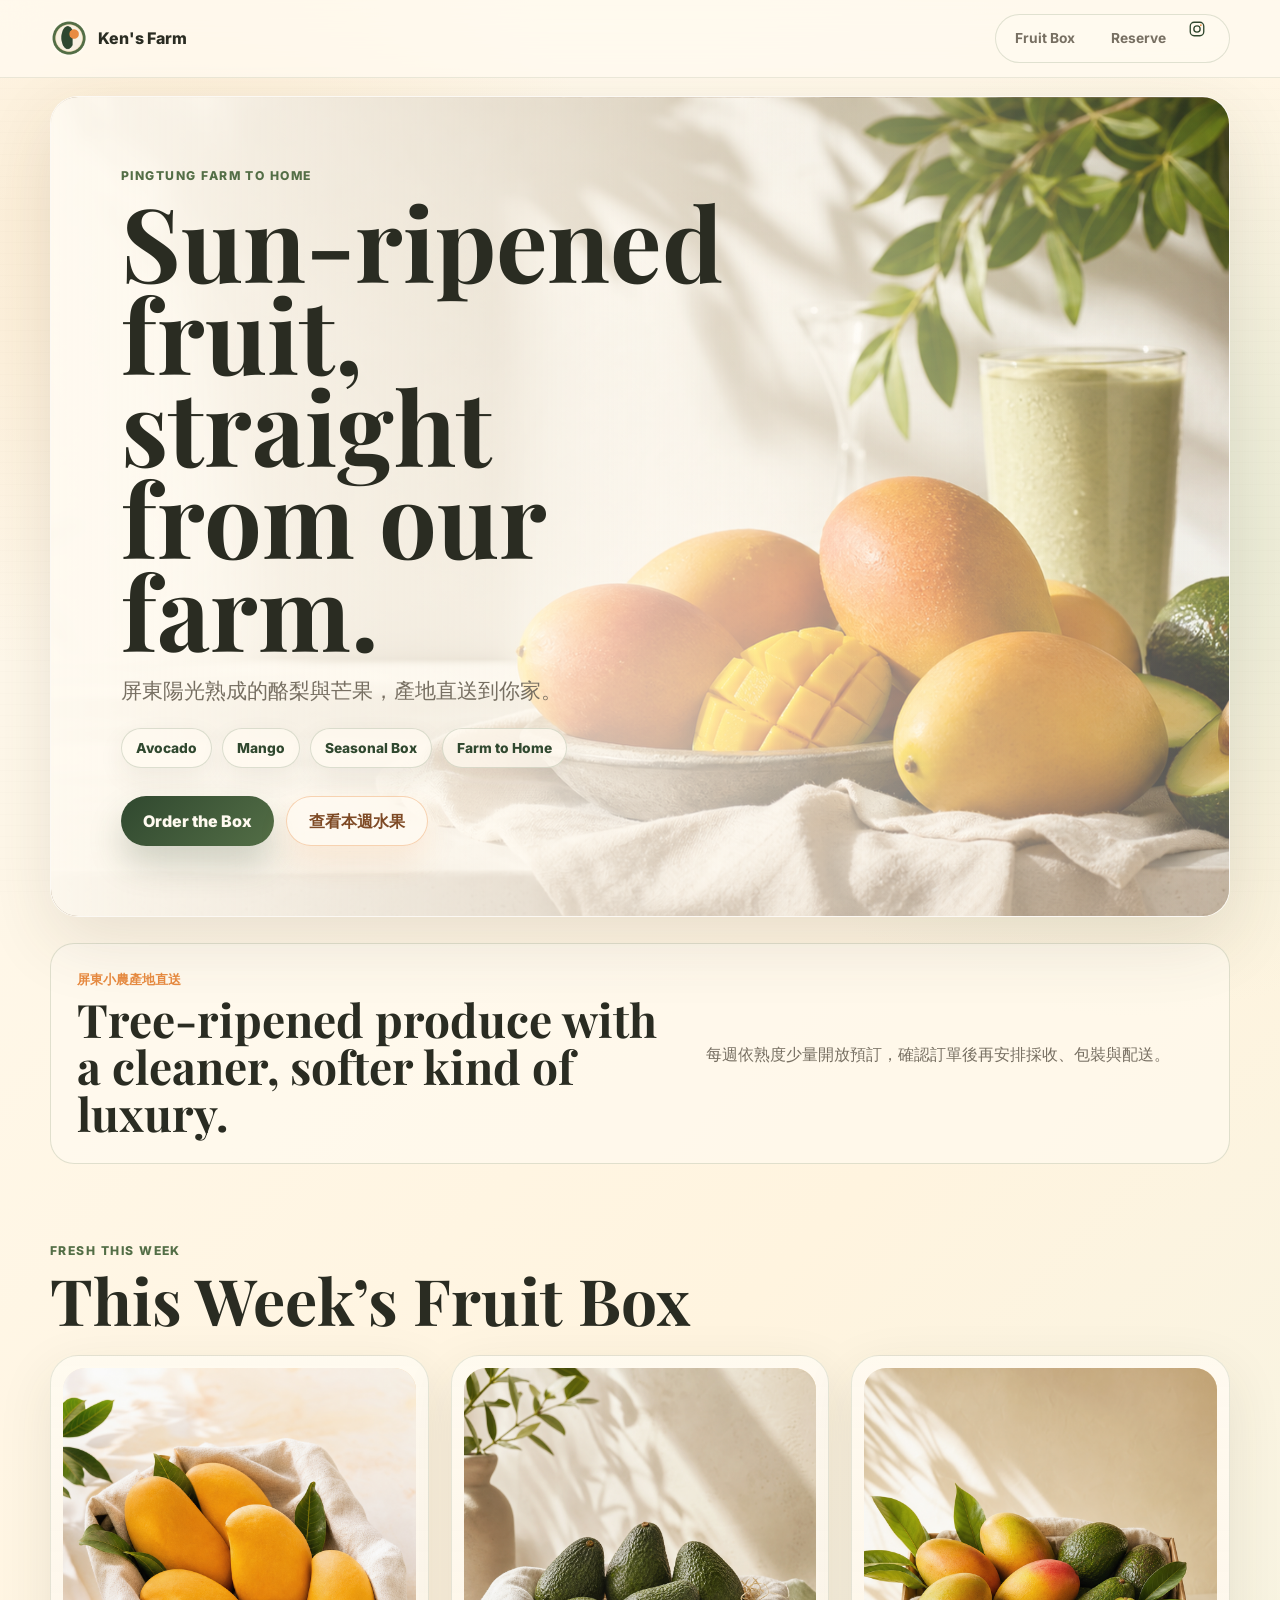
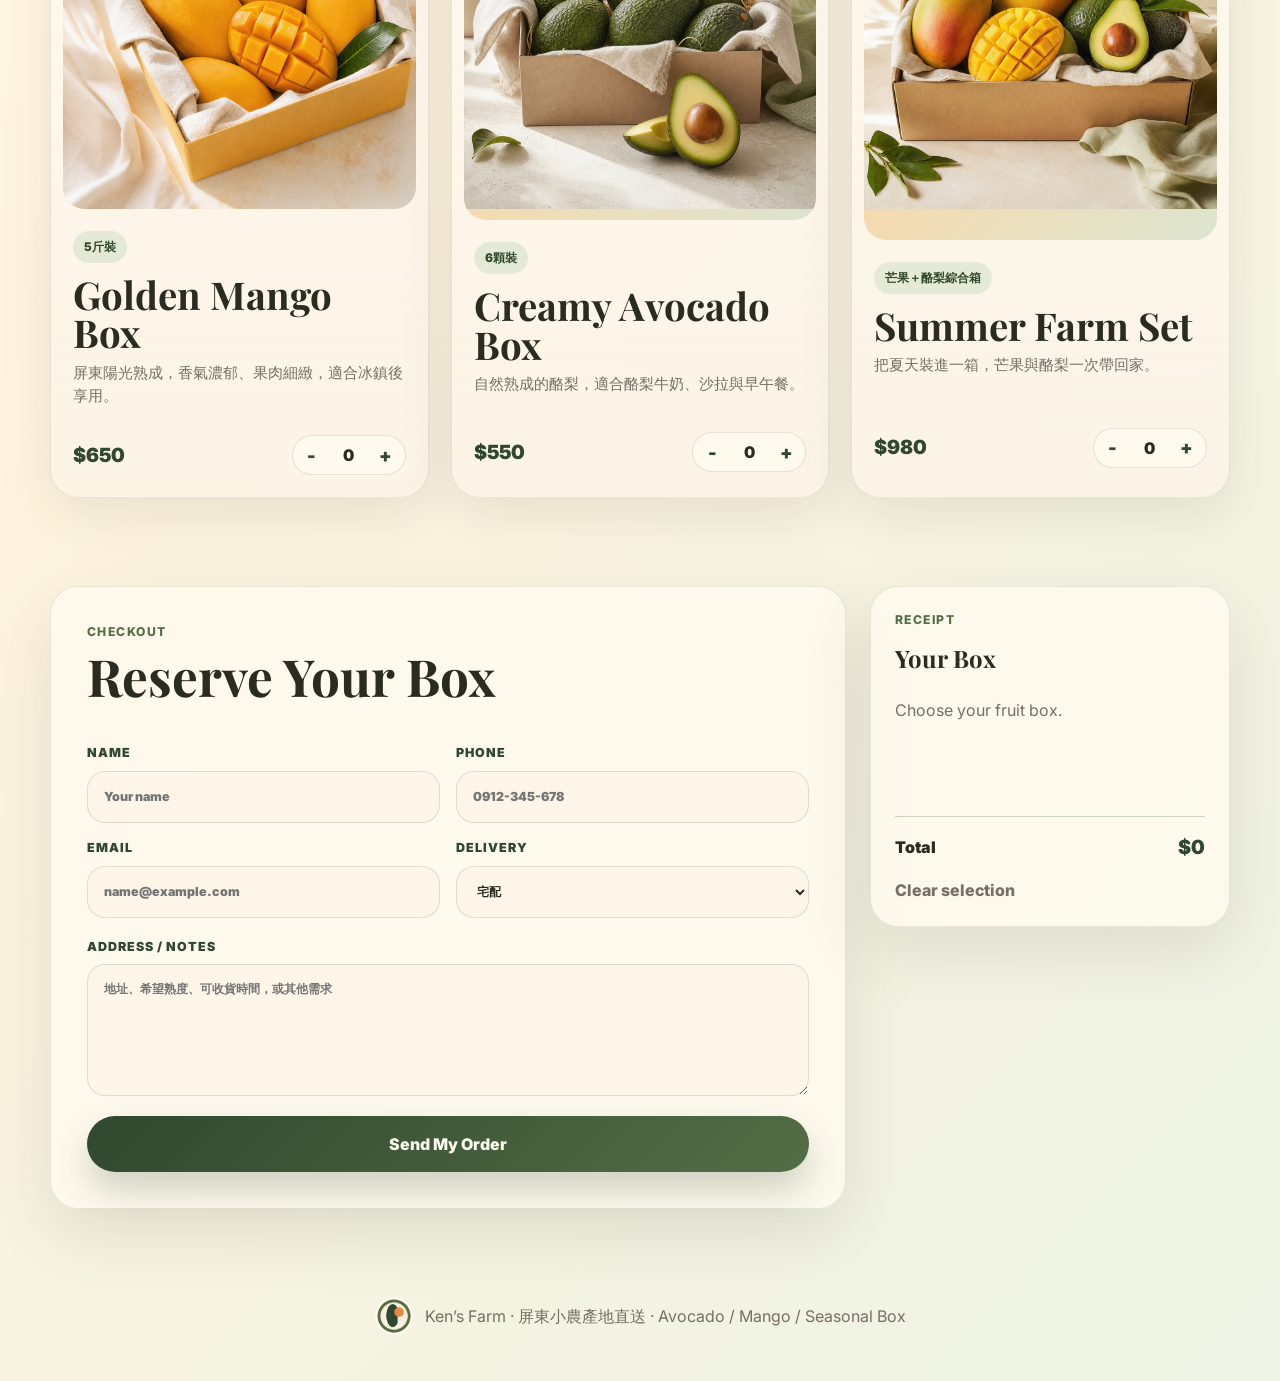
==== commit 8669d5ce: "Add Instagram link and rename fruit box" ====
--- a/index.html
+++ b/index.html
@@ -17,8 +17,11 @@
         <span>Ken's Farm</span>
       </a>
       <nav aria-label="主要導覽">
-        <a href="#fruit-drop">Fruit Drop</a>
+        <a href="#fruit-box">Fruit Box</a>
         <a href="#reserve">Reserve</a>
+        <a class="social-link" href="https://www.instagram.com/kenfarmpingtung?igsh=MXJubTk4NWR3MnA3Yg%3D%3D&utm_source=qr" target="_blank" rel="noopener" aria-label="Ken's Farm Instagram">
+          <img src="images/instagram.svg" alt="">
+        </a>
       </nav>
     </header>
 
@@ -36,8 +39,8 @@
             <span>Farm to Home</span>
           </div>
           <div class="hero-actions">
-            <a class="button primary" href="#reserve">Order the Drop</a>
-            <a class="button secondary" href="#fruit-drop">查看本週水果</a>
+            <a class="button primary" href="#reserve">Order the Box</a>
+            <a class="button secondary" href="#fruit-box">查看本週水果</a>
           </div>
         </div>
       </section>
@@ -50,9 +53,9 @@
         <p>每週依熟度少量開放預訂，確認訂單後再安排採收、包裝與配送。</p>
       </section>
 
-      <section class="section-heading" id="fruit-drop">
+      <section class="section-heading" id="fruit-box">
         <p class="kicker">Fresh this week</p>
-        <h2>This Week’s Fruit Drop</h2>
+        <h2>This Week’s Fruit Box</h2>
       </section>
 
       <section class="product-grid" id="productGrid" aria-label="本週商品"></section>
--- a/styles.css
+++ b/styles.css
@@ -118,6 +118,18 @@
   color: var(--avocado-dark);
 }
 
+.social-link {
+  width: 36px;
+  height: 36px;
+  padding: 0;
+}
+
+.social-link img {
+  display: block;
+  width: 18px;
+  height: 18px;
+}
+
 .hero {
   position: relative;
   display: grid;
@@ -578,6 +590,11 @@
     font-size: 0.78rem;
   }
 
+  .social-link {
+    width: 34px;
+    padding: 0;
+  }
+
   .brand span {
     max-width: 98px;
     overflow: hidden;
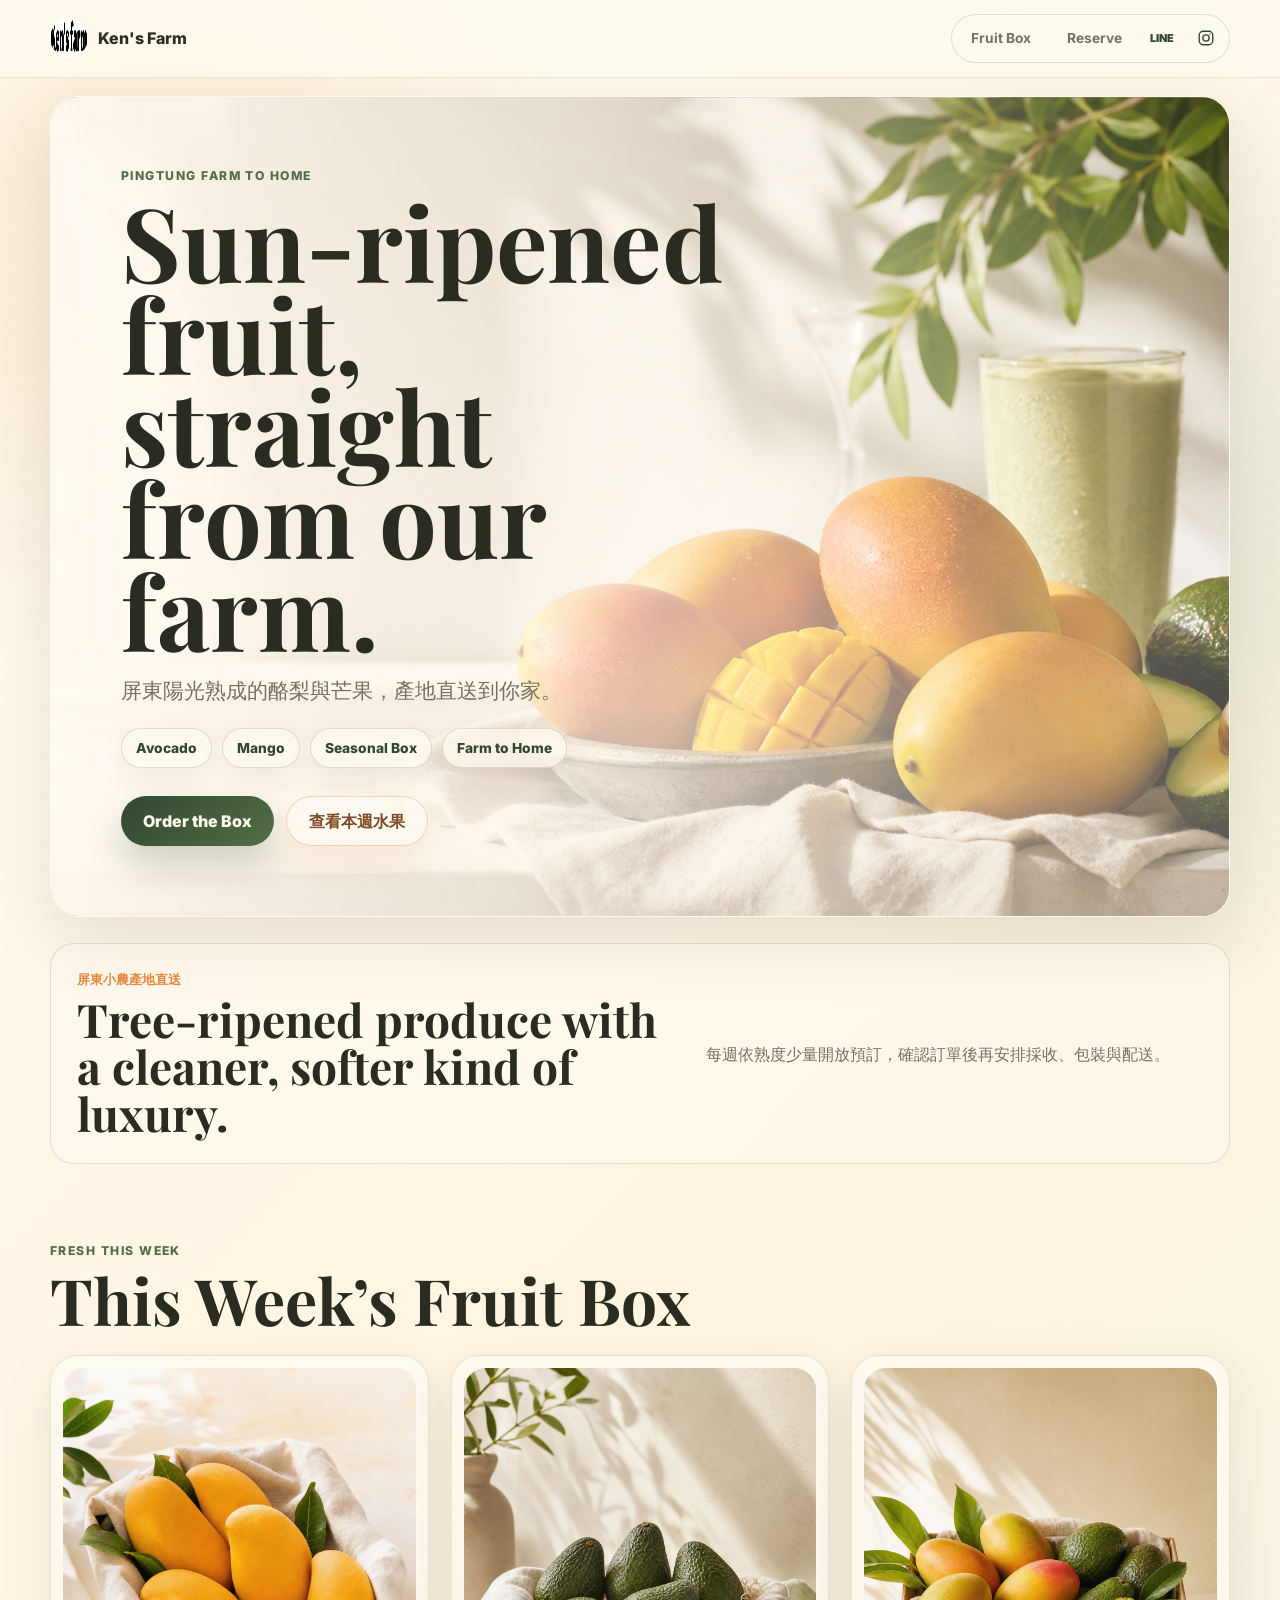
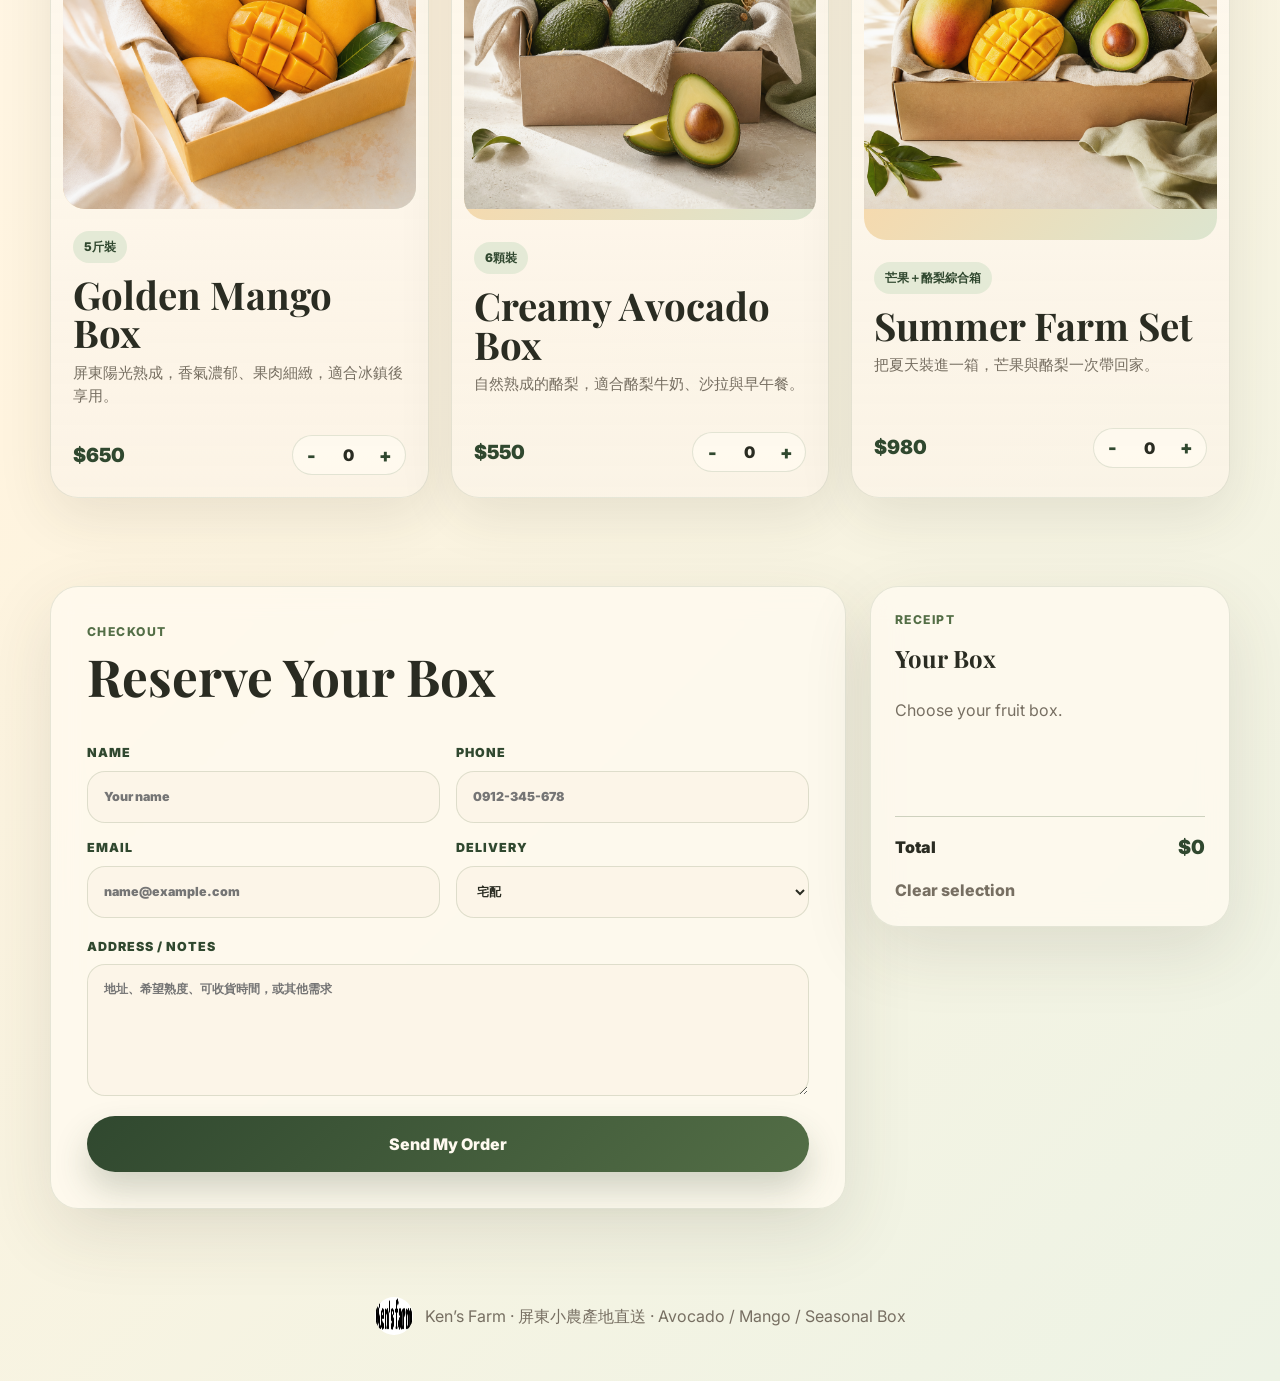
==== commit 078a6b28: "Add visual admin editor" ====
--- a/index.html
+++ b/index.html
@@ -13,49 +13,47 @@
   <body>
     <header class="site-header">
       <a class="brand" href="#top" aria-label="Ken's Farm home">
-        <img src="images/logo.png" alt="Ken's Farm logo">
-        <span>Ken's Farm</span>
+        <img id="brandLogo" src="assets/images/logo.png" alt="Ken's Farm logo">
+        <span id="brandName">Ken's Farm</span>
       </a>
       <nav aria-label="主要導覽">
-        <a href="#fruit-box">Fruit Box</a>
-        <a href="#reserve">Reserve</a>
-        <a class="social-link" href="https://www.instagram.com/kenfarmpingtung?igsh=MXJubTk4NWR3MnA3Yg%3D%3D&utm_source=qr" target="_blank" rel="noopener" aria-label="Ken's Farm Instagram">
-          <img src="images/instagram.svg" alt="">
+        <a id="navProducts" href="#fruit-box">Fruit Box</a>
+        <a id="navReserve" href="#reserve">Reserve</a>
+        <a id="lineLink" class="social-link" href="#" target="_blank" rel="noopener" aria-label="Ken's Farm LINE" hidden>
+          <span>LINE</span>
+        </a>
+        <a id="instagramLink" class="social-link" href="https://www.instagram.com/kenfarmpingtung?igsh=MXJubTk4NWR3MnA3Yg%3D%3D&utm_source=qr" target="_blank" rel="noopener" aria-label="Ken's Farm Instagram">
+          <img src="assets/images/instagram.svg" alt="">
         </a>
       </nav>
     </header>
 
     <main id="top">
       <section class="hero">
-        <div class="hero-media" aria-hidden="true"></div>
+        <div class="hero-media" id="heroMedia" aria-hidden="true"></div>
         <div class="hero-content">
-          <p class="kicker">Pingtung Farm to Home</p>
-          <h1>Sun-ripened fruit, straight from our farm.</h1>
-          <p class="hero-subtitle">屏東陽光熟成的酪梨與芒果，產地直送到你家。</p>
-          <div class="chips" aria-label="水果分類">
-            <span>Avocado</span>
-            <span>Mango</span>
-            <span>Seasonal Box</span>
-            <span>Farm to Home</span>
-          </div>
+          <p class="kicker" id="heroKicker">Pingtung Farm to Home</p>
+          <h1 id="heroTitle">Sun-ripened fruit, straight from our farm.</h1>
+          <p class="hero-subtitle" id="heroSubtitle">屏東陽光熟成的酪梨與芒果，產地直送到你家。</p>
+          <div class="chips" id="heroChips" aria-label="水果分類"></div>
           <div class="hero-actions">
-            <a class="button primary" href="#reserve">Order the Box</a>
-            <a class="button secondary" href="#fruit-box">查看本週水果</a>
+            <a class="button primary" id="primaryCta" href="#reserve">Order the Box</a>
+            <a class="button secondary" id="secondaryCta" href="#fruit-box">查看本週水果</a>
           </div>
         </div>
       </section>
 
       <section class="intro-strip" aria-label="品牌特色">
         <div>
-          <span>屏東小農產地直送</span>
-          <strong>Tree-ripened produce with a cleaner, softer kind of luxury.</strong>
+          <span id="aboutKicker">屏東小農產地直送</span>
+          <strong id="aboutTitle">Tree-ripened produce with a cleaner, softer kind of luxury.</strong>
         </div>
-        <p>每週依熟度少量開放預訂，確認訂單後再安排採收、包裝與配送。</p>
+        <p id="aboutText">每週依熟度少量開放預訂，確認訂單後再安排採收、包裝與配送。</p>
       </section>
 
       <section class="section-heading" id="fruit-box">
-        <p class="kicker">Fresh this week</p>
-        <h2>This Week’s Fruit Box</h2>
+        <p class="kicker" id="productsKicker">Fresh this week</p>
+        <h2 id="productsTitle">This Week’s Fruit Box</h2>
       </section>
 
       <section class="product-grid" id="productGrid" aria-label="本週商品"></section>
@@ -63,13 +61,15 @@
       <section class="reserve-layout" id="reserve">
         <form class="checkout" id="orderForm" method="POST">
           <div class="section-heading compact">
-            <p class="kicker">Checkout</p>
-            <h2>Reserve Your Box</h2>
+            <p class="kicker" id="checkoutKicker">Checkout</p>
+            <h2 id="checkoutTitle">Reserve Your Box</h2>
           </div>
 
           <input type="hidden" name="order_items" id="orderItemsInput">
           <input type="hidden" name="order_total" id="orderTotalInput">
           <input type="hidden" name="order_summary" id="orderSummaryInput">
+          <input type="hidden" name="recipient_email" id="recipientEmailInput">
+          <input type="hidden" name="formspree_endpoint" id="formspreeEndpointInput">
           <input type="text" name="_gotcha" class="honeypot" tabindex="-1" autocomplete="off">
 
           <div class="form-grid">
@@ -101,13 +101,13 @@
           </label>
 
           <div class="form-message" id="formMessage" role="status" aria-live="polite"></div>
-          <button class="button submit" type="submit">Send My Order</button>
+          <button class="button submit" id="submitButton" type="submit">Send My Order</button>
         </form>
 
         <aside class="receipt-card" aria-label="訂單摘要">
           <div>
-            <p class="kicker">Receipt</p>
-            <h2>Your Box</h2>
+            <p class="kicker" id="receiptKicker">Receipt</p>
+            <h2 id="receiptTitle">Your Box</h2>
           </div>
           <div id="cartItems" class="cart-items"></div>
           <div class="total-row">
@@ -120,8 +120,8 @@
     </main>
 
     <footer class="site-footer">
-      <img src="images/logo.png" alt="" aria-hidden="true">
-      <p>Ken’s Farm · 屏東小農產地直送 · Avocado / Mango / Seasonal Box</p>
+      <img id="footerLogo" src="assets/images/logo.png" alt="" aria-hidden="true">
+      <p id="footerText">Ken’s Farm · 屏東小農產地直送 · Avocado / Mango / Seasonal Box</p>
     </footer>
 
     <template id="productTemplate">
--- a/styles.css
+++ b/styles.css
@@ -119,6 +119,9 @@
 }
 
 .social-link {
+  display: inline-flex;
+  align-items: center;
+  justify-content: center;
   width: 36px;
   height: 36px;
   padding: 0;
@@ -128,6 +131,13 @@
   display: block;
   width: 18px;
   height: 18px;
+}
+
+.social-link span {
+  color: var(--avocado-dark);
+  font-size: 0.68rem;
+  font-weight: 900;
+  letter-spacing: 0;
 }
 
 .hero {
@@ -149,7 +159,7 @@
   background:
     linear-gradient(90deg, rgba(255, 250, 240, 0.96), rgba(255, 250, 240, 0.65) 42%, rgba(255, 250, 240, 0.08)),
     linear-gradient(180deg, rgba(255, 250, 240, 0), rgba(255, 250, 240, 0.32)),
-    url("images/hero.png") center/cover;
+    var(--hero-image, url("assets/images/hero.png")) center/cover;
 }
 
 .hero-content {
@@ -610,7 +620,7 @@
   .hero-media {
     background:
       linear-gradient(180deg, rgba(255, 250, 240, 0.92), rgba(255, 250, 240, 0.42) 48%, rgba(255, 250, 240, 0.04)),
-      url("images/hero.png") 60% 100%/cover;
+      var(--hero-image, url("assets/images/hero.png")) 60% 100%/cover;
   }
 
   .hero-content {
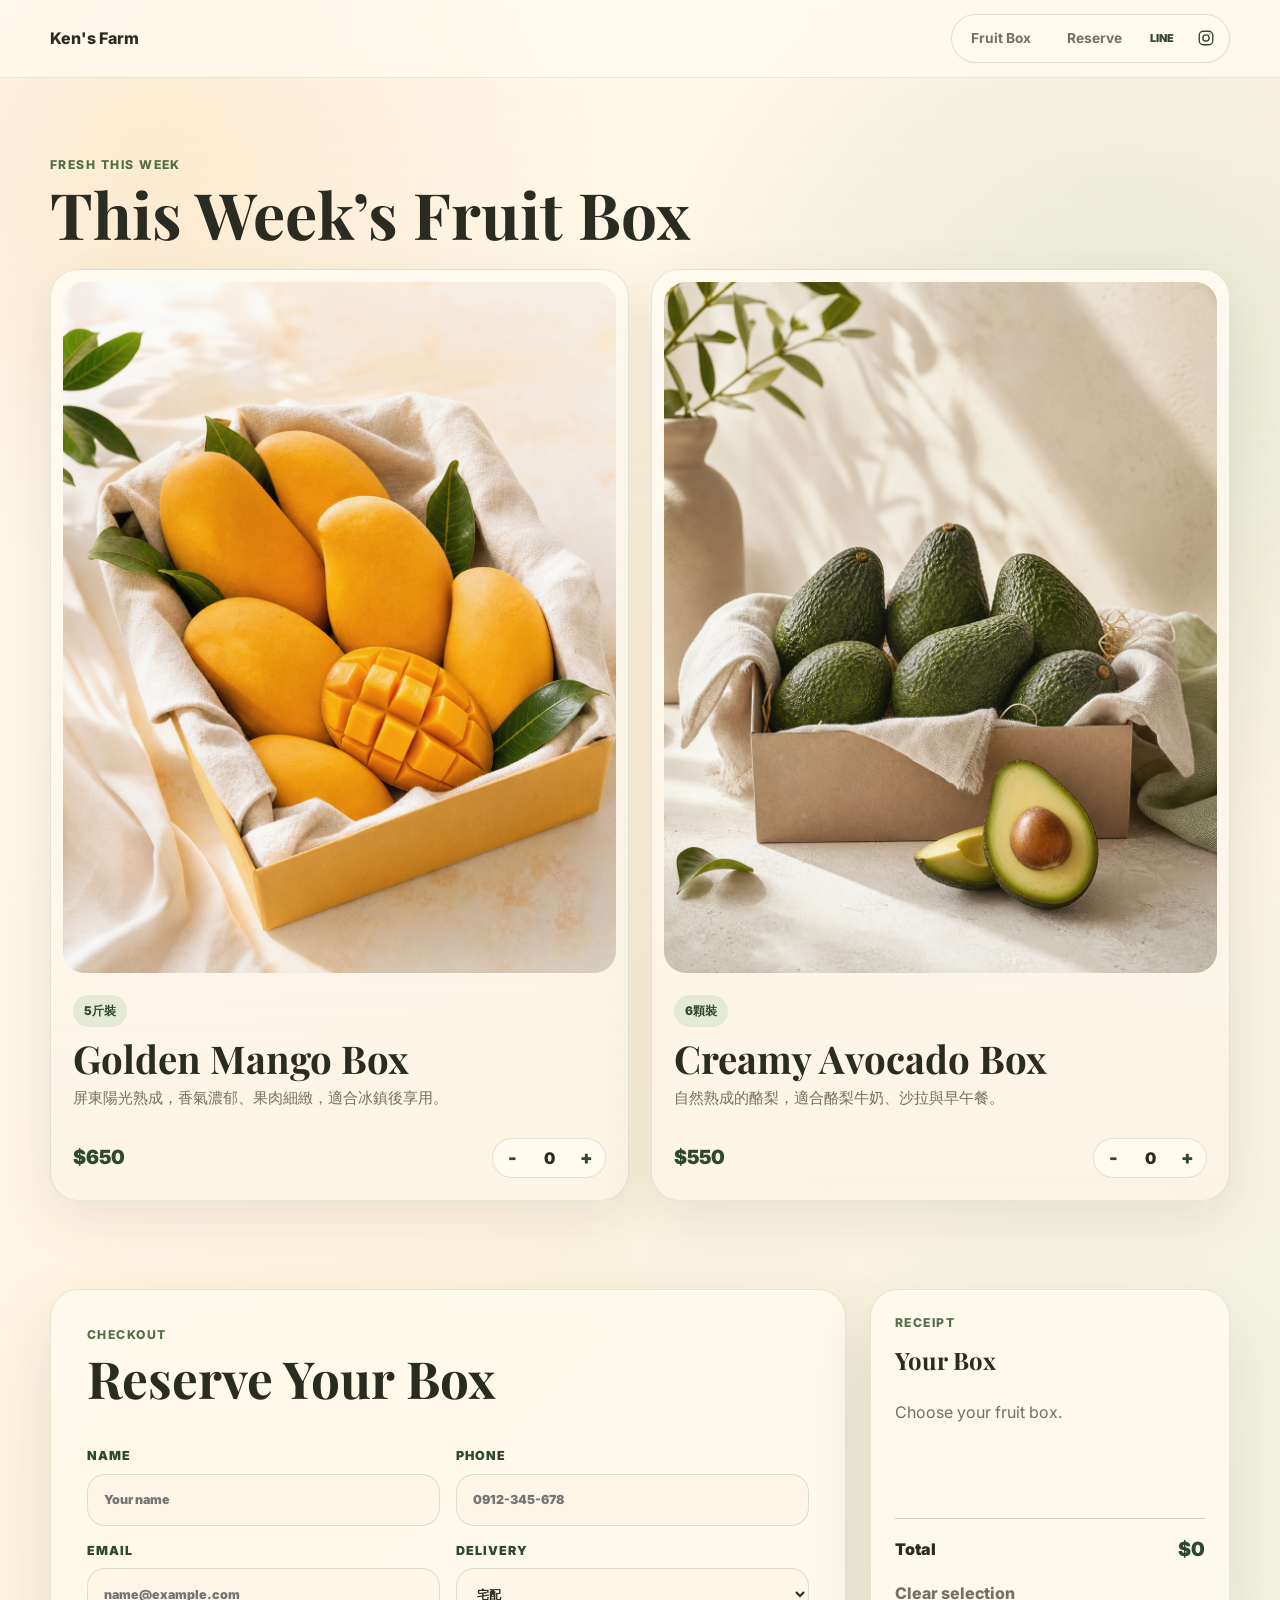
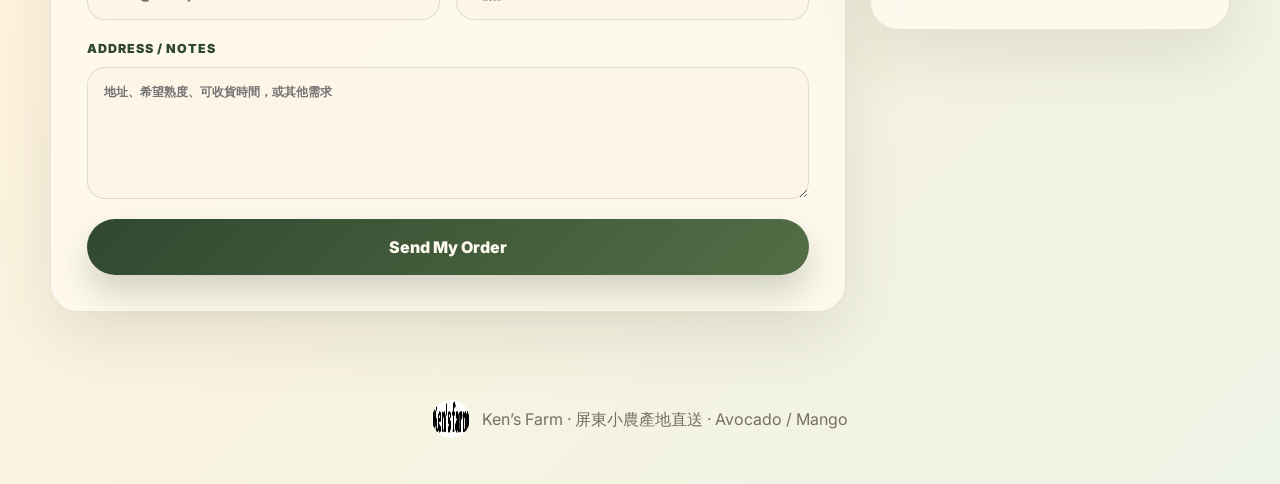
==== commit 5729d0ab: "Simplify homepage to fruit boxes" ====
--- a/index.html
+++ b/index.html
@@ -4,7 +4,7 @@
     <meta charset="utf-8">
     <meta name="viewport" content="width=device-width, initial-scale=1">
     <title>Ken's Farm | 屏東小農產地直送</title>
-    <meta name="description" content="Ken's Farm 屏東小農產地直送，販售酪梨、芒果與季節水果箱。">
+    <meta name="description" content="Ken's Farm 屏東小農產地直送，販售酪梨與芒果。">
     <link rel="preconnect" href="https://fonts.googleapis.com">
     <link rel="preconnect" href="https://fonts.gstatic.com" crossorigin>
     <link href="https://fonts.googleapis.com/css2?family=Inter:wght@400;500;600;700;800&family=Playfair+Display:wght@600;700&display=swap" rel="stylesheet">
@@ -13,7 +13,6 @@
   <body>
     <header class="site-header">
       <a class="brand" href="#top" aria-label="Ken's Farm home">
-        <img id="brandLogo" src="assets/images/logo.png" alt="Ken's Farm logo">
         <span id="brandName">Ken's Farm</span>
       </a>
       <nav aria-label="主要導覽">
@@ -29,28 +28,6 @@
     </header>
 
     <main id="top">
-      <section class="hero">
-        <div class="hero-media" id="heroMedia" aria-hidden="true"></div>
-        <div class="hero-content">
-          <p class="kicker" id="heroKicker">Pingtung Farm to Home</p>
-          <h1 id="heroTitle">Sun-ripened fruit, straight from our farm.</h1>
-          <p class="hero-subtitle" id="heroSubtitle">屏東陽光熟成的酪梨與芒果，產地直送到你家。</p>
-          <div class="chips" id="heroChips" aria-label="水果分類"></div>
-          <div class="hero-actions">
-            <a class="button primary" id="primaryCta" href="#reserve">Order the Box</a>
-            <a class="button secondary" id="secondaryCta" href="#fruit-box">查看本週水果</a>
-          </div>
-        </div>
-      </section>
-
-      <section class="intro-strip" aria-label="品牌特色">
-        <div>
-          <span id="aboutKicker">屏東小農產地直送</span>
-          <strong id="aboutTitle">Tree-ripened produce with a cleaner, softer kind of luxury.</strong>
-        </div>
-        <p id="aboutText">每週依熟度少量開放預訂，確認訂單後再安排採收、包裝與配送。</p>
-      </section>
-
       <section class="section-heading" id="fruit-box">
         <p class="kicker" id="productsKicker">Fresh this week</p>
         <h2 id="productsTitle">This Week’s Fruit Box</h2>
@@ -121,7 +98,7 @@
 
     <footer class="site-footer">
       <img id="footerLogo" src="assets/images/logo.png" alt="" aria-hidden="true">
-      <p id="footerText">Ken’s Farm · 屏東小農產地直送 · Avocado / Mango / Seasonal Box</p>
+      <p id="footerText">Ken’s Farm · 屏東小農產地直送 · Avocado / Mango</p>
     </footer>
 
     <template id="productTemplate">
--- a/styles.css
+++ b/styles.css
@@ -87,6 +87,7 @@
   align-items: center;
   gap: 10px;
   font-weight: 800;
+  font-size: 1rem;
 }
 
 .brand img,
@@ -295,6 +296,10 @@
   margin: 0 0 24px;
 }
 
+main > .section-heading:first-child {
+  padding-top: clamp(42px, 7vw, 78px);
+}
+
 .section-heading h2 {
   margin: 0;
   font-size: clamp(2.2rem, 5vw, 4.7rem);
@@ -307,7 +312,7 @@
 
 .product-grid {
   display: grid;
-  grid-template-columns: repeat(3, minmax(0, 1fr));
+  grid-template-columns: repeat(2, minmax(0, 1fr));
   gap: 22px;
 }
 
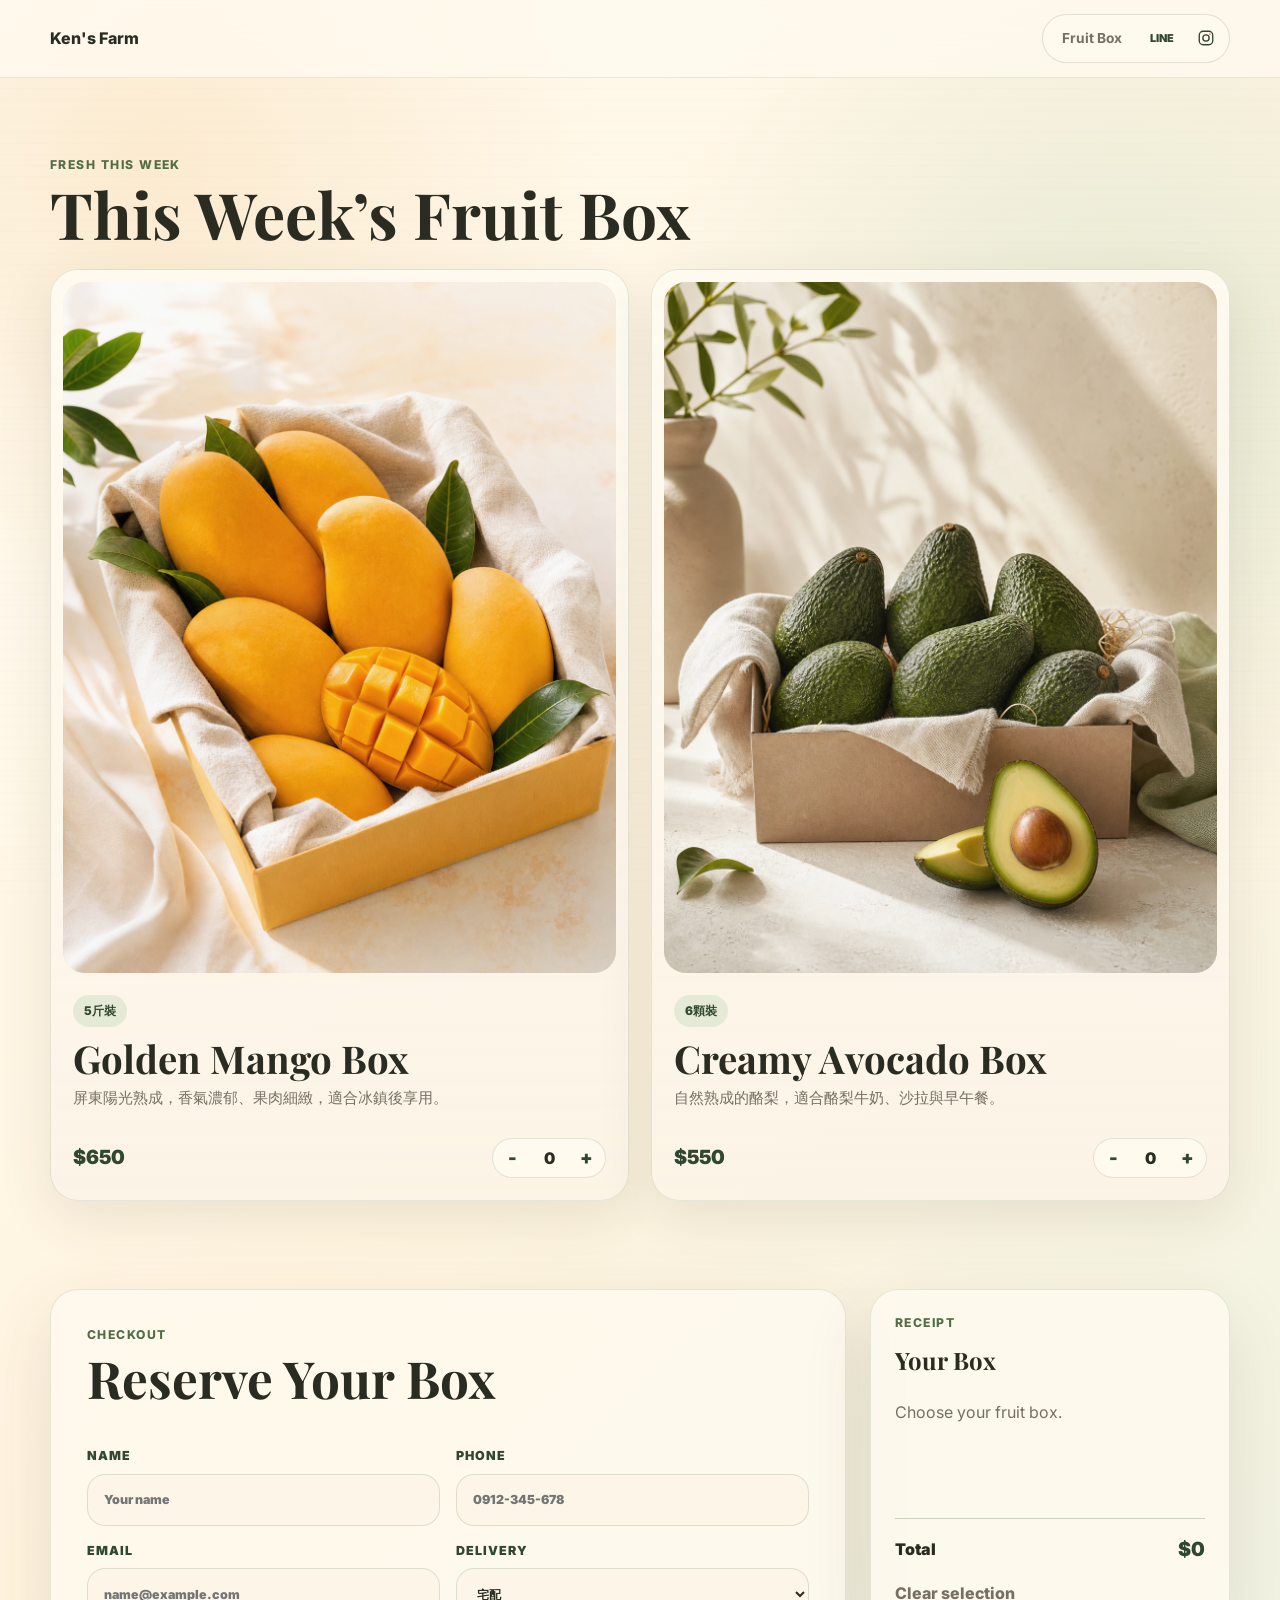
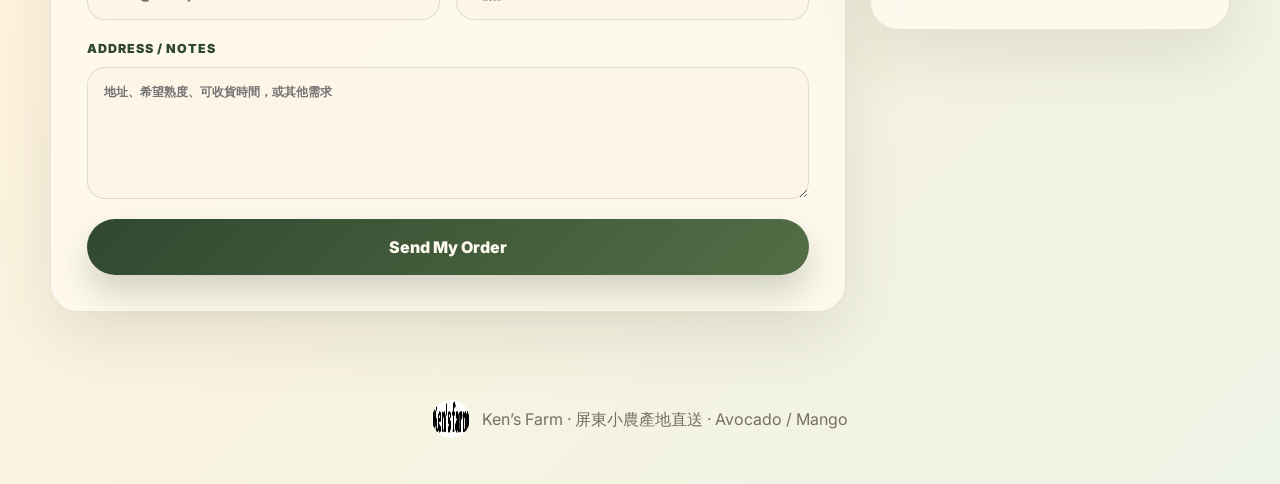
==== commit 8f89edc9: "Simplify admin editor and header nav" ====
--- a/index.html
+++ b/index.html
@@ -17,7 +17,6 @@
       </a>
       <nav aria-label="主要導覽">
         <a id="navProducts" href="#fruit-box">Fruit Box</a>
-        <a id="navReserve" href="#reserve">Reserve</a>
         <a id="lineLink" class="social-link" href="#" target="_blank" rel="noopener" aria-label="Ken's Farm LINE" hidden>
           <span>LINE</span>
         </a>
